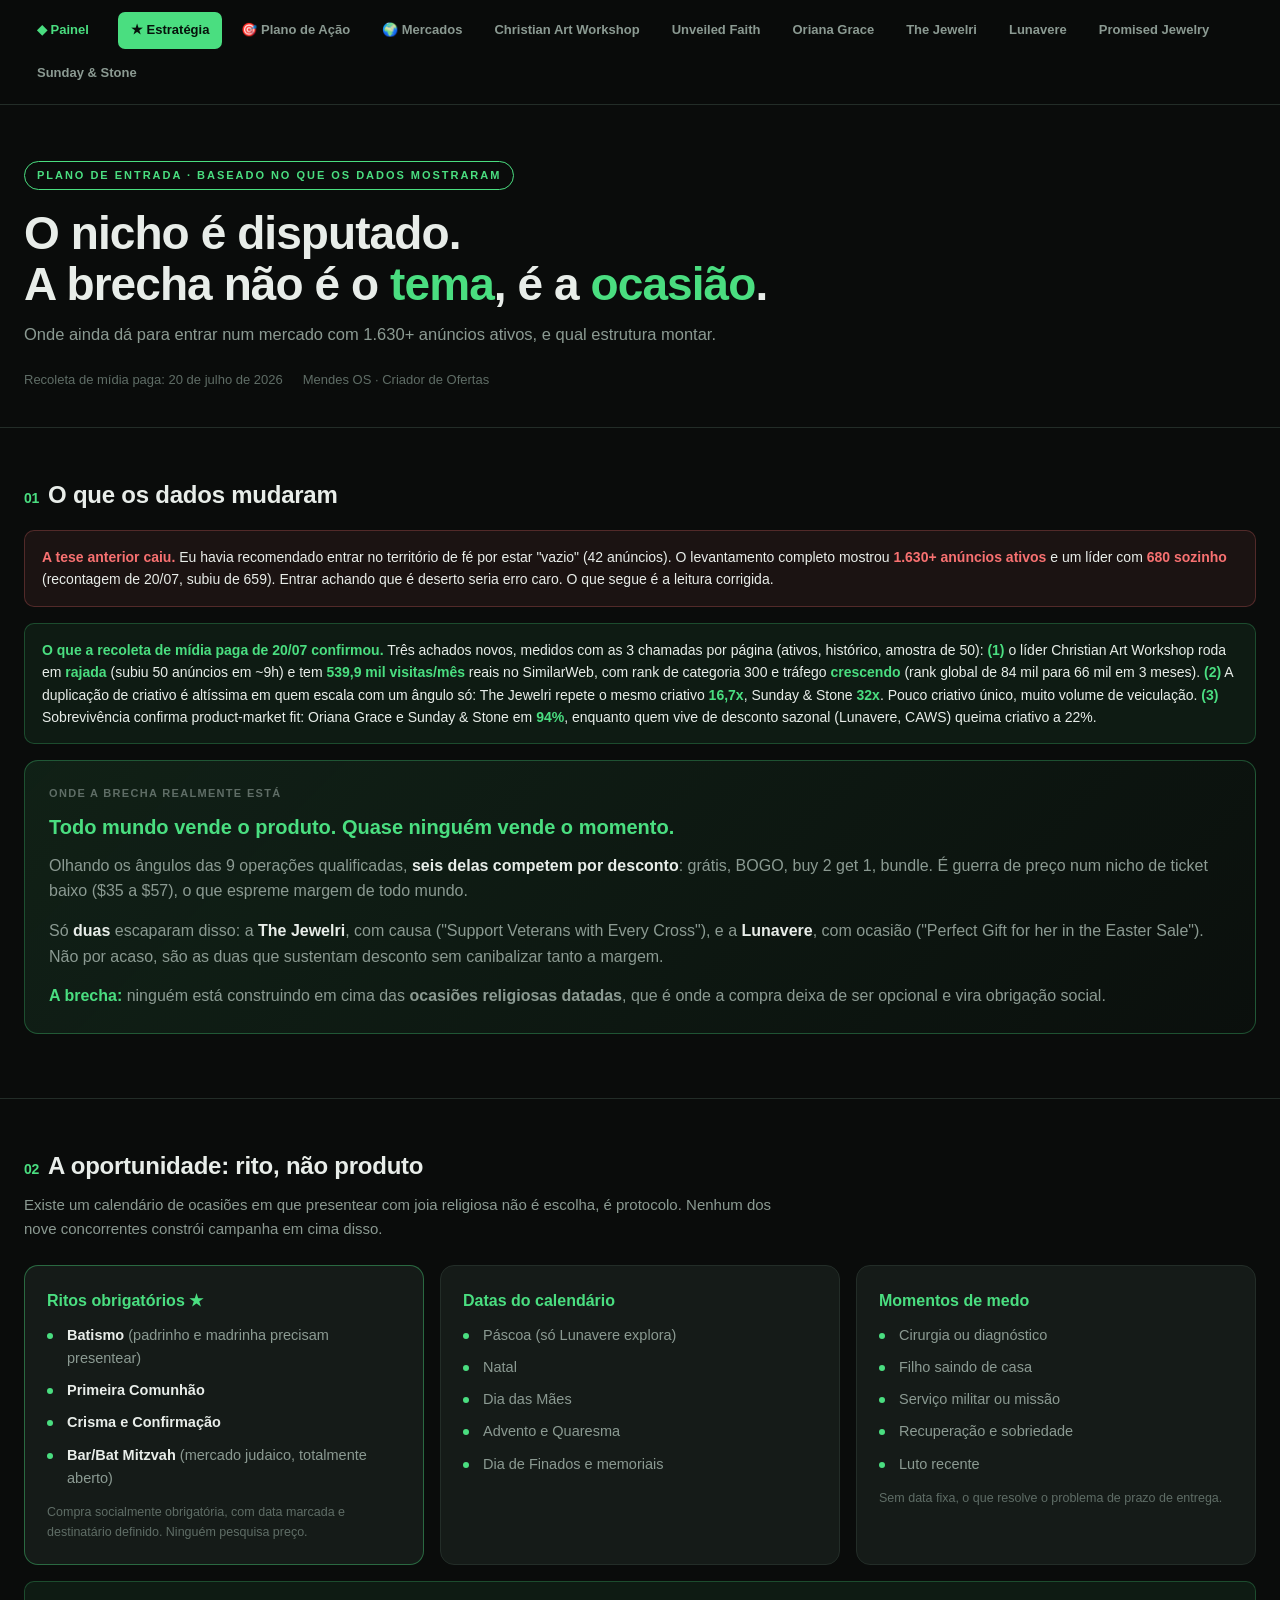
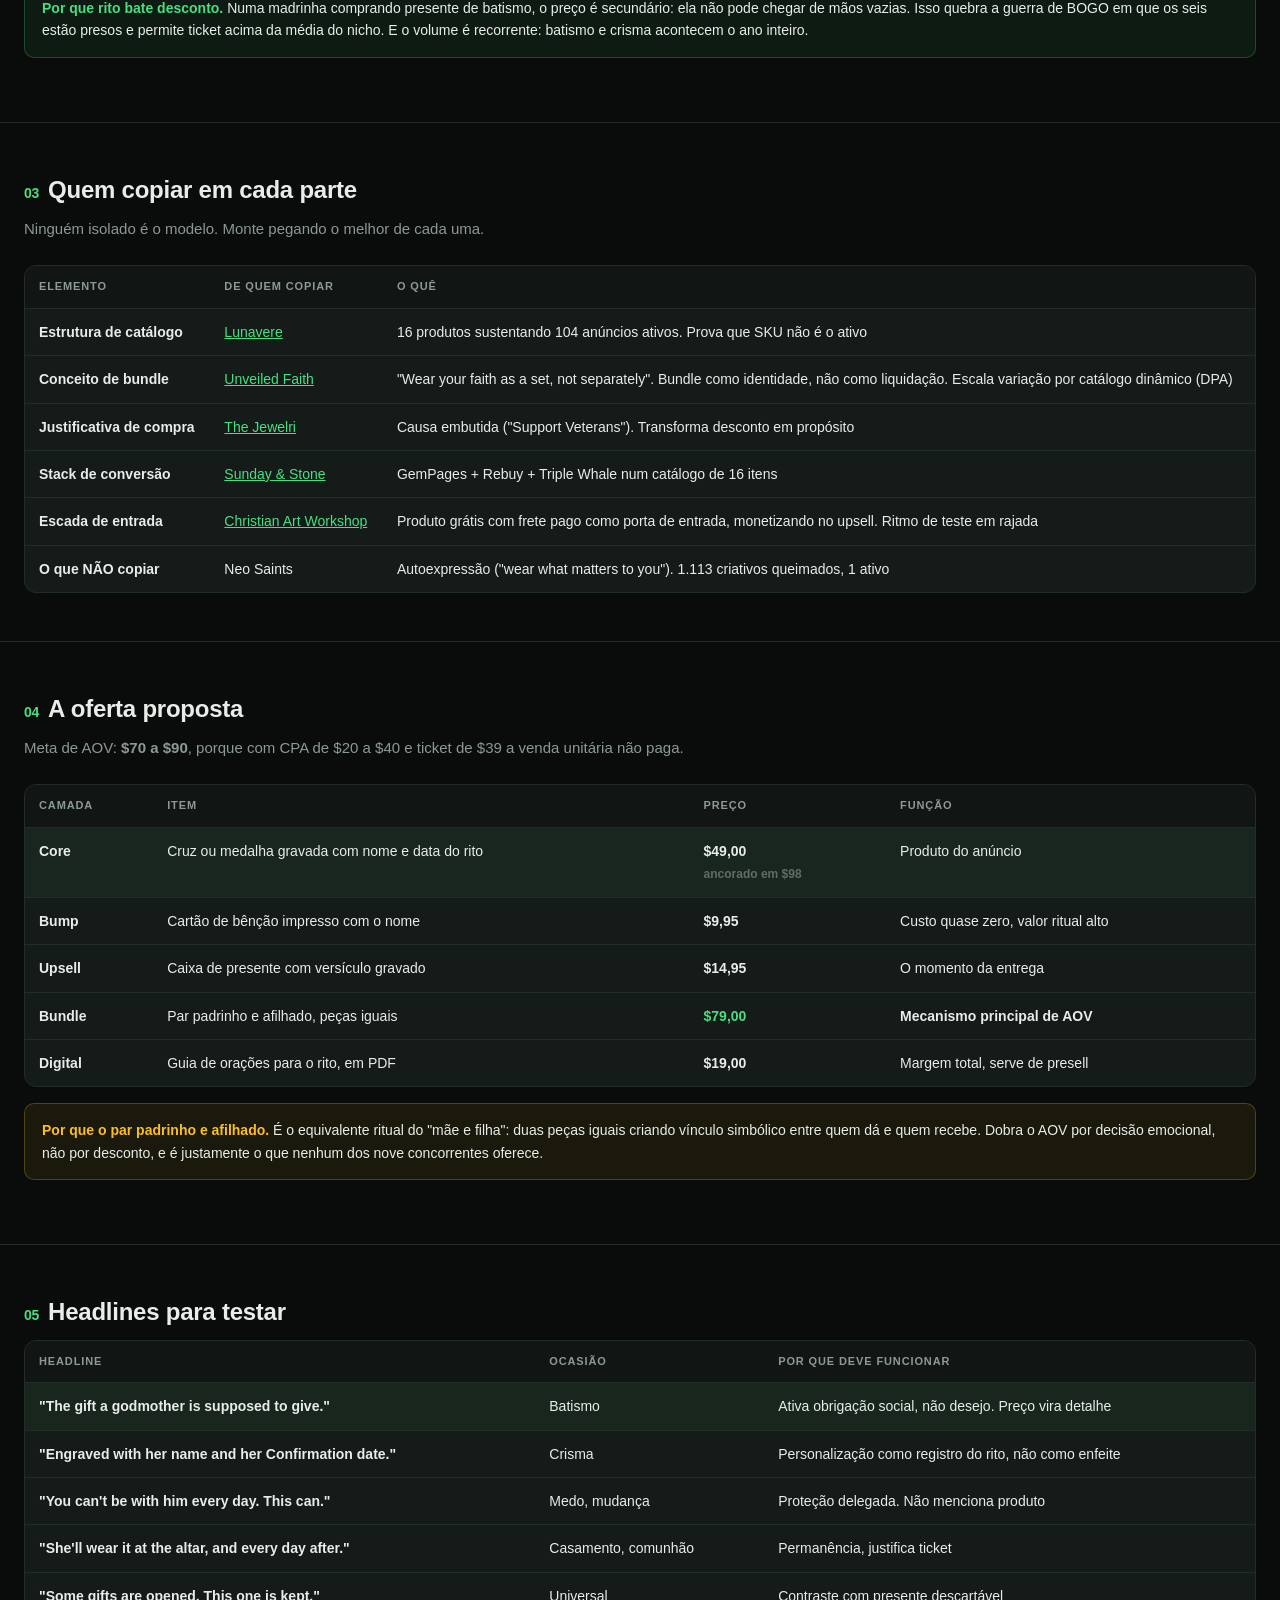
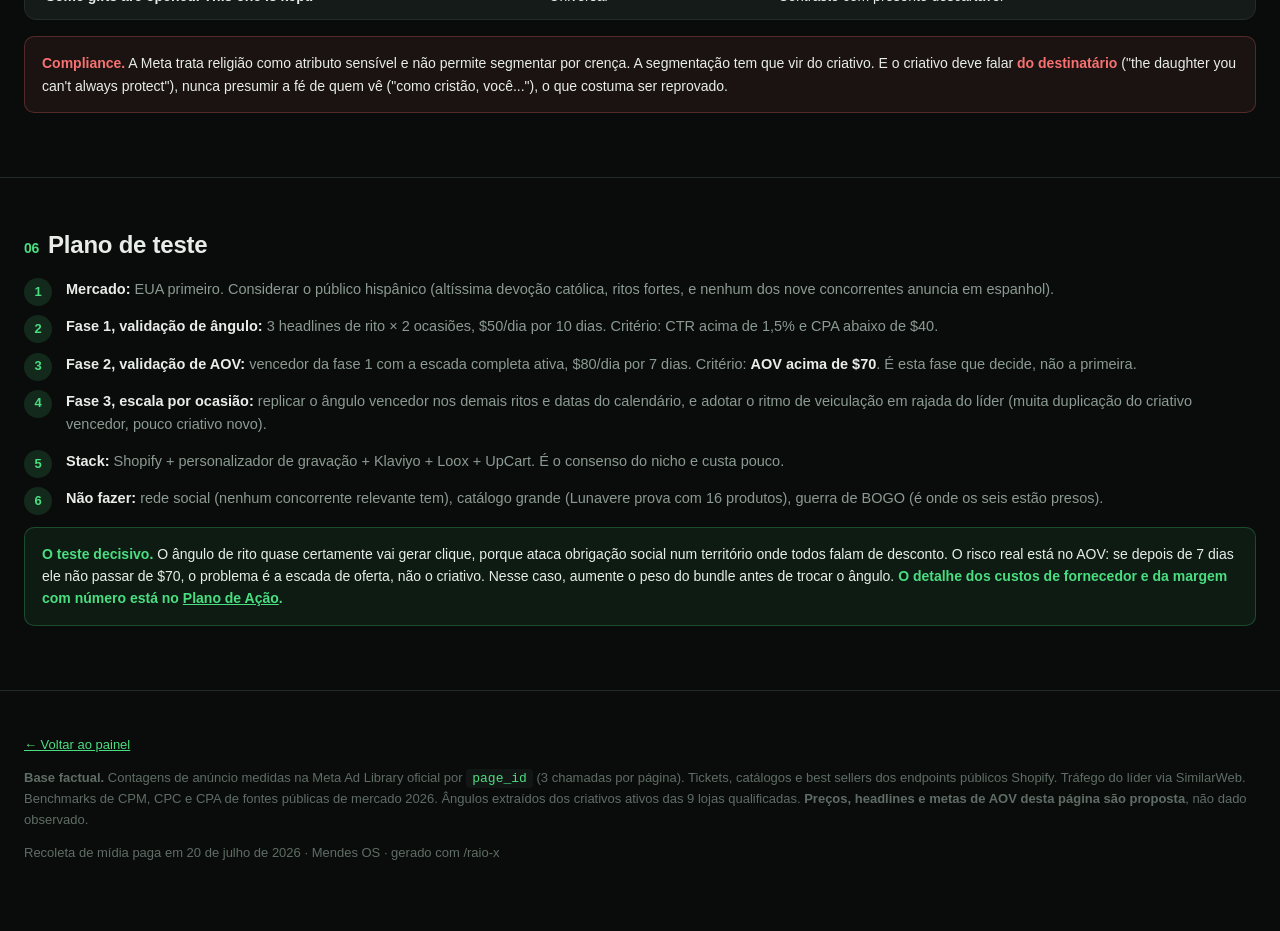
==== estrategia.html @ 4503fb53 "Raio-X do nicho de joias e presentes religiosos (US)" ====
<!DOCTYPE html>
<html lang="pt-BR">
<head>
<meta charset="UTF-8">
<meta name="viewport" content="width=device-width, initial-scale=1.0">
<title>Estratégia · Onde entrar no nicho de joias cristãs</title>
<link rel="stylesheet" href="estilo.css">
</head>
<body>
<nav class="nav"><div class="wrap">
<a href="index.html" class="home">◆ Painel</a>
<a href="estrategia.html" class="on">★ Estratégia</a>
<a href="plano-de-acao.html">🎯 Plano de Ação</a>
<a href="expansao-internacional.html">🌍 Mercados</a>
<a href="loja-cartworkshop.html">Christian Art Workshop</a>
<a href="loja-unveiled.html">Unveiled Faith</a>
<a href="loja-oriana.html">Oriana Grace</a>
<a href="loja-jewelri.html">The Jewelri</a>
<a href="loja-lunavere.html">Lunavere</a>
<a href="loja-promised.html">Promised Jewelry</a>
<a href="loja-sundaystone.html">Sunday &amp; Stone</a>
</div></nav>

<header><div class="wrap">
<div class="tag">Plano de entrada · baseado no que os dados mostraram</div>
<h1>O nicho é disputado.<br>A brecha não é o <em>tema</em>, é a <em>ocasião</em>.</h1>
<p class="sub">Onde ainda dá para entrar num mercado com 1.630+ anúncios ativos, e qual estrutura montar.</p>
<div class="meta"><span>Recoleta de mídia paga: 20 de julho de 2026</span><span>Mendes OS · Criador de Ofertas</span></div>
</div></header>

<section><div class="wrap">
<h2><span class="n">01</span>O que os dados mudaram</h2>
<div class="note danger"><b>A tese anterior caiu.</b> Eu havia recomendado entrar no território de fé por estar "vazio" (42 anúncios). O levantamento completo mostrou <b>1.630+ anúncios ativos</b> e um líder com <b>680 sozinho</b> (recontagem de 20/07, subiu de 659). Entrar achando que é deserto seria erro caro. O que segue é a leitura corrigida.</div>

<div class="note good"><b>O que a recoleta de mídia paga de 20/07 confirmou.</b> Três achados novos, medidos com as 3 chamadas por página (ativos, histórico, amostra de 50): <b>(1)</b> o líder Christian Art Workshop roda em <b>rajada</b> (subiu 50 anúncios em ~9h) e tem <b>539,9 mil visitas/mês</b> reais no SimilarWeb, com rank de categoria 300 e tráfego <b>crescendo</b> (rank global de 84 mil para 66 mil em 3 meses). <b>(2)</b> A duplicação de criativo é altíssima em quem escala com um ângulo só: The Jewelri repete o mesmo criativo <b>16,7x</b>, Sunday &amp; Stone <b>32x</b>. Pouco criativo único, muito volume de veiculação. <b>(3)</b> Sobrevivência confirma product-market fit: Oriana Grace e Sunday &amp; Stone em <b>94%</b>, enquanto quem vive de desconto sazonal (Lunavere, CAWS) queima criativo a 22%.</div>

<div class="op">
<div class="r">Onde a brecha realmente está</div>
<h3>Todo mundo vende o produto. Quase ninguém vende o momento.</h3>
<p style="color:var(--dim);margin-bottom:14px">Olhando os ângulos das 9 operações qualificadas, <b style="color:var(--txt)">seis delas competem por desconto</b>: grátis, BOGO, buy 2 get 1, bundle. É guerra de preço num nicho de ticket baixo ($35 a $57), o que espreme margem de todo mundo.</p>
<p style="color:var(--dim);margin-bottom:14px">Só <b style="color:var(--txt)">duas</b> escaparam disso: a <b style="color:var(--txt)">The Jewelri</b>, com causa ("Support Veterans with Every Cross"), e a <b style="color:var(--txt)">Lunavere</b>, com ocasião ("Perfect Gift for her in the Easter Sale"). Não por acaso, são as duas que sustentam desconto sem canibalizar tanto a margem.</p>
<p style="color:var(--dim)"><b style="color:var(--acc)">A brecha:</b> ninguém está construindo em cima das <b>ocasiões religiosas datadas</b>, que é onde a compra deixa de ser opcional e vira obrigação social.</p>
</div>
</div></section>

<section><div class="wrap">
<h2><span class="n">02</span>A oportunidade: rito, não produto</h2>
<p class="lead">Existe um calendário de ocasiões em que presentear com joia religiosa não é escolha, é protocolo. Nenhum dos nove concorrentes constrói campanha em cima disso.</p>

<div class="grid g3">
<div class="card" style="border-color:rgba(74,222,128,.4)">
<b style="color:var(--acc)">Ritos obrigatórios ★</b>
<ul class="cl" style="margin-top:10px">
<li><b>Batismo</b> (padrinho e madrinha precisam presentear)</li>
<li><b>Primeira Comunhão</b></li>
<li><b>Crisma e Confirmação</b></li>
<li><b>Bar/Bat Mitzvah</b> (mercado judaico, totalmente aberto)</li>
</ul>
<p style="color:var(--dim2);font-size:12.5px;margin-top:8px">Compra socialmente obrigatória, com data marcada e destinatário definido. Ninguém pesquisa preço.</p>
</div>
<div class="card">
<b style="color:var(--acc)">Datas do calendário</b>
<ul class="cl" style="margin-top:10px">
<li>Páscoa (só Lunavere explora)</li>
<li>Natal</li>
<li>Dia das Mães</li>
<li>Advento e Quaresma</li>
<li>Dia de Finados e memoriais</li>
</ul>
</div>
<div class="card">
<b style="color:var(--acc)">Momentos de medo</b>
<ul class="cl" style="margin-top:10px">
<li>Cirurgia ou diagnóstico</li>
<li>Filho saindo de casa</li>
<li>Serviço militar ou missão</li>
<li>Recuperação e sobriedade</li>
<li>Luto recente</li>
</ul>
<p style="color:var(--dim2);font-size:12.5px;margin-top:8px">Sem data fixa, o que resolve o problema de prazo de entrega.</p>
</div>
</div>

<div class="note good"><b>Por que rito bate desconto.</b> Numa madrinha comprando presente de batismo, o preço é secundário: ela não pode chegar de mãos vazias. Isso quebra a guerra de BOGO em que os seis estão presos e permite ticket acima da média do nicho. E o volume é recorrente: batismo e crisma acontecem o ano inteiro.</div>
</div></section>

<section><div class="wrap">
<h2><span class="n">03</span>Quem copiar em cada parte</h2>
<p class="lead">Ninguém isolado é o modelo. Monte pegando o melhor de cada uma.</p>
<div class="tblwrap">
<table>
<thead><tr><th>Elemento</th><th>De quem copiar</th><th>O quê</th></tr></thead>
<tbody>
<tr><td><b>Estrutura de catálogo</b></td><td><a href="loja-lunavere.html">Lunavere</a></td><td>16 produtos sustentando 104 anúncios ativos. Prova que SKU não é o ativo</td></tr>
<tr><td><b>Conceito de bundle</b></td><td><a href="loja-unveiled.html">Unveiled Faith</a></td><td>"Wear your faith as a set, not separately". Bundle como identidade, não como liquidação. Escala variação por catálogo dinâmico (DPA)</td></tr>
<tr><td><b>Justificativa de compra</b></td><td><a href="loja-jewelri.html">The Jewelri</a></td><td>Causa embutida ("Support Veterans"). Transforma desconto em propósito</td></tr>
<tr><td><b>Stack de conversão</b></td><td><a href="loja-sundaystone.html">Sunday &amp; Stone</a></td><td>GemPages + Rebuy + Triple Whale num catálogo de 16 itens</td></tr>
<tr><td><b>Escada de entrada</b></td><td><a href="loja-cartworkshop.html">Christian Art Workshop</a></td><td>Produto grátis com frete pago como porta de entrada, monetizando no upsell. Ritmo de teste em rajada</td></tr>
<tr><td><b>O que NÃO copiar</b></td><td>Neo Saints</td><td>Autoexpressão ("wear what matters to you"). 1.113 criativos queimados, 1 ativo</td></tr>
</tbody>
</table>
</div>
</div></section>

<section><div class="wrap">
<h2><span class="n">04</span>A oferta proposta</h2>
<p class="lead">Meta de AOV: <b>$70 a $90</b>, porque com CPA de $20 a $40 e ticket de $39 a venda unitária não paga.</p>
<div class="tblwrap">
<table>
<thead><tr><th>Camada</th><th>Item</th><th>Preço</th><th>Função</th></tr></thead>
<tbody>
<tr style="background:rgba(74,222,128,.06)"><td><b>Core</b></td><td>Cruz ou medalha gravada com nome e data do rito</td><td class="num">$49,00<br><span style="font-size:12px;color:var(--dim2)">ancorado em $98</span></td><td>Produto do anúncio</td></tr>
<tr><td><b>Bump</b></td><td>Cartão de bênção impresso com o nome</td><td class="num">$9,95</td><td>Custo quase zero, valor ritual alto</td></tr>
<tr><td><b>Upsell</b></td><td>Caixa de presente com versículo gravado</td><td class="num">$14,95</td><td>O momento da entrega</td></tr>
<tr><td><b>Bundle</b></td><td>Par padrinho e afilhado, peças iguais</td><td class="num up">$79,00</td><td><b>Mecanismo principal de AOV</b></td></tr>
<tr><td><b>Digital</b></td><td>Guia de orações para o rito, em PDF</td><td class="num">$19,00</td><td>Margem total, serve de presell</td></tr>
</tbody>
</table>
</div>
<div class="note"><b>Por que o par padrinho e afilhado.</b> É o equivalente ritual do "mãe e filha": duas peças iguais criando vínculo simbólico entre quem dá e quem recebe. Dobra o AOV por decisão emocional, não por desconto, e é justamente o que nenhum dos nove concorrentes oferece.</div>
</div></section>

<section><div class="wrap">
<h2><span class="n">05</span>Headlines para testar</h2>
<div class="tblwrap">
<table>
<thead><tr><th>Headline</th><th>Ocasião</th><th>Por que deve funcionar</th></tr></thead>
<tbody>
<tr style="background:rgba(74,222,128,.05)"><td><b>"The gift a godmother is supposed to give."</b></td><td>Batismo</td><td>Ativa obrigação social, não desejo. Preço vira detalhe</td></tr>
<tr><td><b>"Engraved with her name and her Confirmation date."</b></td><td>Crisma</td><td>Personalização como registro do rito, não como enfeite</td></tr>
<tr><td><b>"You can't be with him every day. This can."</b></td><td>Medo, mudança</td><td>Proteção delegada. Não menciona produto</td></tr>
<tr><td><b>"She'll wear it at the altar, and every day after."</b></td><td>Casamento, comunhão</td><td>Permanência, justifica ticket</td></tr>
<tr><td><b>"Some gifts are opened. This one is kept."</b></td><td>Universal</td><td>Contraste com presente descartável</td></tr>
</tbody>
</table>
</div>
<div class="note danger"><b>Compliance.</b> A Meta trata religião como atributo sensível e não permite segmentar por crença. A segmentação tem que vir do criativo. E o criativo deve falar <b>do destinatário</b> ("the daughter you can't always protect"), nunca presumir a fé de quem vê ("como cristão, você..."), o que costuma ser reprovado.</div>
</div></section>

<section><div class="wrap">
<h2><span class="n">06</span>Plano de teste</h2>
<ol class="steps">
<li><b>Mercado:</b> EUA primeiro. Considerar o público hispânico (altíssima devoção católica, ritos fortes, e nenhum dos nove concorrentes anuncia em espanhol).</li>
<li><b>Fase 1, validação de ângulo:</b> 3 headlines de rito × 2 ocasiões, $50/dia por 10 dias. Critério: CTR acima de 1,5% e CPA abaixo de $40.</li>
<li><b>Fase 2, validação de AOV:</b> vencedor da fase 1 com a escada completa ativa, $80/dia por 7 dias. Critério: <b>AOV acima de $70</b>. É esta fase que decide, não a primeira.</li>
<li><b>Fase 3, escala por ocasião:</b> replicar o ângulo vencedor nos demais ritos e datas do calendário, e adotar o ritmo de veiculação em rajada do líder (muita duplicação do criativo vencedor, pouco criativo novo).</li>
<li><b>Stack:</b> Shopify + personalizador de gravação + Klaviyo + Loox + UpCart. É o consenso do nicho e custa pouco.</li>
<li><b>Não fazer:</b> rede social (nenhum concorrente relevante tem), catálogo grande (Lunavere prova com 16 produtos), guerra de BOGO (é onde os seis estão presos).</li>
</ol>
<div class="note good"><b>O teste decisivo.</b> O ângulo de rito quase certamente vai gerar clique, porque ataca obrigação social num território onde todos falam de desconto. O risco real está no AOV: se depois de 7 dias ele não passar de $70, o problema é a escada de oferta, não o criativo. Nesse caso, aumente o peso do bundle antes de trocar o ângulo. <b>O detalhe dos custos de fornecedor e da margem com número está no <a href="plano-de-acao.html">Plano de Ação</a>.</b></div>
</div></section>

<footer><div class="wrap">
<p><a href="index.html">← Voltar ao painel</a></p>
<p style="margin-top:12px"><b>Base factual.</b> Contagens de anúncio medidas na Meta Ad Library oficial por <code>page_id</code> (3 chamadas por página). Tickets, catálogos e best sellers dos endpoints públicos Shopify. Tráfego do líder via SimilarWeb. Benchmarks de CPM, CPC e CPA de fontes públicas de mercado 2026. Ângulos extraídos dos criativos ativos das 9 lojas qualificadas. <b>Preços, headlines e metas de AOV desta página são proposta</b>, não dado observado.</p>
<p style="margin-top:12px;color:var(--dim2)">Recoleta de mídia paga em 20 de julho de 2026 · Mendes OS · gerado com /raio-x</p>
</div></footer>
</body></html>
---- estilo.css ----
*{margin:0;padding:0;box-sizing:border-box}
:root{--bg:#0a0c0b;--bg2:#111614;--card:#151b18;--line:#232d28;--txt:#e8ede9;--dim:#8b9a92;--dim2:#5f6d66;--acc:#4ade80;--warn:#fbbf24;--bad:#f87171;--info:#60a5fa}
body{background:var(--bg);color:var(--txt);font-family:-apple-system,BlinkMacSystemFont,'Segoe UI',Inter,sans-serif;line-height:1.6;-webkit-font-smoothing:antialiased}
.wrap{max-width:1280px;margin:0 auto;padding:0 24px}
a{color:var(--acc)}

/* NAV */
.nav{position:sticky;top:0;z-index:100;background:rgba(10,12,11,.94);backdrop-filter:blur(10px);border-bottom:1px solid var(--line)}
.nav .wrap{display:flex;align-items:center;gap:6px;flex-wrap:wrap;padding-top:12px;padding-bottom:12px}
.nav a{color:var(--dim);text-decoration:none;font-size:13px;font-weight:600;padding:7px 12px;border-radius:7px;border:1px solid transparent;white-space:nowrap}
.nav a:hover{color:var(--txt);border-color:var(--line)}
.nav a.on{background:var(--acc);color:#06120b}
.nav .home{color:var(--acc);font-weight:800;margin-right:10px}

header{padding:56px 0 36px;border-bottom:1px solid var(--line)}
.tag{display:inline-block;font-size:11px;letter-spacing:.18em;text-transform:uppercase;color:var(--acc);border:1px solid var(--acc);padding:5px 12px;border-radius:100px;margin-bottom:18px;font-weight:600}
h1{font-size:clamp(28px,4.6vw,46px);line-height:1.1;font-weight:800;letter-spacing:-.02em;margin-bottom:12px}
h1 em{font-style:normal;color:var(--acc)}
.sub{font-size:16.5px;color:var(--dim);max-width:720px}
.meta{margin-top:22px;font-size:13px;color:var(--dim2);display:flex;gap:20px;flex-wrap:wrap}
h2{font-size:24px;font-weight:700;margin:0 0 8px;letter-spacing:-.01em}
h2 .n{color:var(--acc);font-size:14px;font-weight:700;margin-right:9px}
h3{font-size:18px;font-weight:700;margin:24px 0 10px}
section{padding:48px 0;border-bottom:1px solid var(--line)}
.lead{color:var(--dim);margin-bottom:24px;max-width:780px;font-size:15px}
.big{font-size:19px;color:var(--txt);font-weight:600;margin:22px 0 10px}

.grid{display:grid;gap:16px}
.g5{grid-template-columns:repeat(auto-fit,minmax(180px,1fr))}
.g4{grid-template-columns:repeat(auto-fit,minmax(210px,1fr))}
.g3{grid-template-columns:repeat(auto-fit,minmax(270px,1fr))}
.g2{grid-template-columns:repeat(auto-fit,minmax(330px,1fr))}

.stat{background:var(--card);border:1px solid var(--line);border-radius:12px;padding:20px}
.stat .v{font-size:30px;font-weight:800;color:var(--acc);letter-spacing:-.02em;line-height:1}
.stat .v.sm{font-size:22px}
.stat .l{font-size:11.5px;color:var(--dim);margin-top:8px;text-transform:uppercase;letter-spacing:.06em}
.stat .d{font-size:12.5px;color:var(--dim2);margin-top:9px;line-height:1.45}

.tblwrap{overflow-x:auto;border:1px solid var(--line);border-radius:12px;background:var(--card)}
table{width:100%;border-collapse:collapse;font-size:14px;min-width:680px}
th{background:var(--bg2);padding:12px 14px;text-align:left;font-size:11px;text-transform:uppercase;letter-spacing:.08em;color:var(--dim);font-weight:700;white-space:nowrap;border-bottom:1px solid var(--line)}
td{padding:12px 14px;border-bottom:1px solid var(--line);vertical-align:top}
tr:last-child td{border-bottom:none}
tr:hover td{background:rgba(74,222,128,.03)}
.num{font-variant-numeric:tabular-nums;font-weight:700}
.up{color:var(--acc)}.down{color:var(--bad)}

.pill{display:inline-block;padding:3px 9px;border-radius:5px;font-size:11px;font-weight:700;white-space:nowrap}
.p-a{background:rgba(74,222,128,.14);color:var(--acc)}
.p-b{background:rgba(251,191,36,.14);color:var(--warn)}
.p-c{background:rgba(248,113,113,.14);color:var(--bad)}
.p-i{background:rgba(96,165,250,.14);color:var(--info)}
.p-n{background:rgba(139,154,146,.12);color:var(--dim)}

.card{background:var(--card);border:1px solid var(--line);border-radius:14px;padding:22px}
.note{background:rgba(251,191,36,.07);border:1px solid rgba(251,191,36,.25);border-radius:10px;padding:15px 17px;font-size:14px;margin:16px 0}
.note b{color:var(--warn)}
.danger{background:rgba(248,113,113,.07);border-color:rgba(248,113,113,.25)}.danger b{color:var(--bad)}
.good{background:rgba(74,222,128,.07);border-color:rgba(74,222,128,.25)}.good b{color:var(--acc)}
.info{background:rgba(96,165,250,.07);border-color:rgba(96,165,250,.25)}.info b{color:var(--info)}

ul.cl{list-style:none;margin:12px 0}
ul.cl li{padding-left:20px;position:relative;margin-bottom:9px;font-size:14.5px;color:var(--dim)}
ul.cl li::before{content:'';position:absolute;left:0;top:9px;width:6px;height:6px;border-radius:50%;background:var(--acc)}
ul.cl li b{color:var(--txt)}
ol.steps{list-style:none;counter-reset:s;margin:14px 0}
ol.steps li{counter-increment:s;padding-left:42px;position:relative;margin-bottom:14px;font-size:14.5px;color:var(--dim)}
ol.steps li::before{content:counter(s);position:absolute;left:0;top:0;width:28px;height:28px;border-radius:50%;background:rgba(74,222,128,.14);color:var(--acc);font-weight:800;font-size:13px;display:flex;align-items:center;justify-content:center}
ol.steps li b{color:var(--txt)}

.kv{display:grid;grid-template-columns:145px 1fr;gap:9px 16px;font-size:14px;margin-bottom:18px}
.kv dt{color:var(--dim2);font-size:11.5px;text-transform:uppercase;letter-spacing:.05em;padding-top:3px}
.kv dd{color:var(--txt)}

/* PRODUTO HEROI */
.hero-prod{display:grid;grid-template-columns:1fr;gap:22px;background:linear-gradient(135deg,rgba(74,222,128,.09),rgba(74,222,128,.02));border:1px solid rgba(74,222,128,.3);border-radius:16px;padding:24px;margin:22px 0}
@media(min-width:760px){.hero-prod{grid-template-columns:280px 1fr}}
.hero-prod img{width:100%;border-radius:12px;background:#fff;border:1px solid var(--line)}
.hero-prod .r{font-size:11px;letter-spacing:.12em;text-transform:uppercase;color:var(--acc);font-weight:700;margin-bottom:7px}
.hero-prod h3{font-size:24px;margin:0 0 6px;color:var(--txt)}
.hero-prod .preco{font-size:34px;font-weight:800;color:var(--acc);letter-spacing:-.02em;line-height:1.1}
.hero-prod .de{font-size:15px;color:var(--dim2);text-decoration:line-through;margin-left:9px;font-weight:500}
.hero-prod .off{font-size:12px;background:rgba(248,113,113,.15);color:var(--bad);padding:3px 8px;border-radius:5px;font-weight:700;margin-left:8px;vertical-align:middle}

/* PRINTS */
.shots{display:grid;grid-template-columns:1fr;gap:16px;margin:20px 0}
@media(min-width:820px){.shots{grid-template-columns:1fr 1fr}}
.shot{border:1px solid var(--line);border-radius:12px;overflow:hidden;background:var(--bg2)}
.shot .cap{padding:10px 14px;font-size:12px;color:var(--dim);border-bottom:1px solid var(--line);display:flex;justify-content:space-between;align-items:center;background:var(--card)}
.shot .cap b{color:var(--txt);font-size:12.5px}
.shot .cap a{color:var(--acc);text-decoration:none;font-size:11.5px}
.shot .frame{height:420px;overflow-y:auto;overflow-x:hidden;background:#fff}
.shot .frame::-webkit-scrollbar{width:9px}
.shot .frame::-webkit-scrollbar-track{background:var(--bg2)}
.shot .frame::-webkit-scrollbar-thumb{background:var(--line);border-radius:5px}
.shot img{width:100%;display:block}

a.btn{display:inline-block;font-size:12px;padding:6px 12px;border:1px solid var(--line);border-radius:6px;color:var(--dim);text-decoration:none;margin:3px 6px 3px 0;transition:.15s}
a.btn:hover{border-color:var(--acc);color:var(--acc)}
.chips span{display:inline-block;background:var(--bg2);border:1px solid var(--line);color:var(--dim);font-size:11.5px;padding:4px 9px;border-radius:5px;margin:0 5px 5px 0}
.chips span.hi{border-color:var(--acc);color:var(--acc)}
.funnel{display:flex;flex-wrap:wrap;gap:8px;align-items:center;margin:14px 0;font-size:12.5px}
.funnel i{font-style:normal;background:var(--bg2);border:1px solid var(--line);padding:7px 11px;border-radius:7px;color:var(--dim)}
.funnel i.k{border-color:var(--acc);color:var(--acc)}
.funnel s{text-decoration:none;color:var(--dim2)}
.bar{height:7px;background:var(--bg2);border-radius:4px;overflow:hidden;margin-top:6px;min-width:70px}
.bar i{display:block;height:100%;background:var(--acc);border-radius:4px}
code{background:var(--bg2);padding:2px 6px;border-radius:4px;font-size:13px;color:var(--acc)}
footer{padding:44px 0 68px;color:var(--dim2);font-size:13px}

.op{background:linear-gradient(135deg,rgba(74,222,128,.1),rgba(74,222,128,.02));border:1px solid rgba(74,222,128,.3);border-radius:14px;padding:24px;margin-bottom:16px}
.op h3{margin-top:0;color:var(--acc);font-size:20px}
.op .r{font-size:11px;letter-spacing:.12em;text-transform:uppercase;color:var(--dim2);font-weight:700;margin-bottom:8px}
.lojacard{background:var(--card);border:1px solid var(--line);border-radius:14px;padding:20px;text-decoration:none;display:block;transition:.15s}
.lojacard:hover{border-color:var(--acc);transform:translateY(-2px)}
.lojacard h3{margin:0 0 4px;font-size:19px;color:var(--txt)}
.lojacard .d{font-size:12.5px;color:var(--dim2)}
.lojacard .nums{display:flex;gap:16px;margin-top:14px;flex-wrap:wrap}
.lojacard .nums div{font-size:11px;color:var(--dim2);text-transform:uppercase;letter-spacing:.05em}
.lojacard .nums b{display:block;font-size:17px;color:var(--acc);font-variant-numeric:tabular-nums}
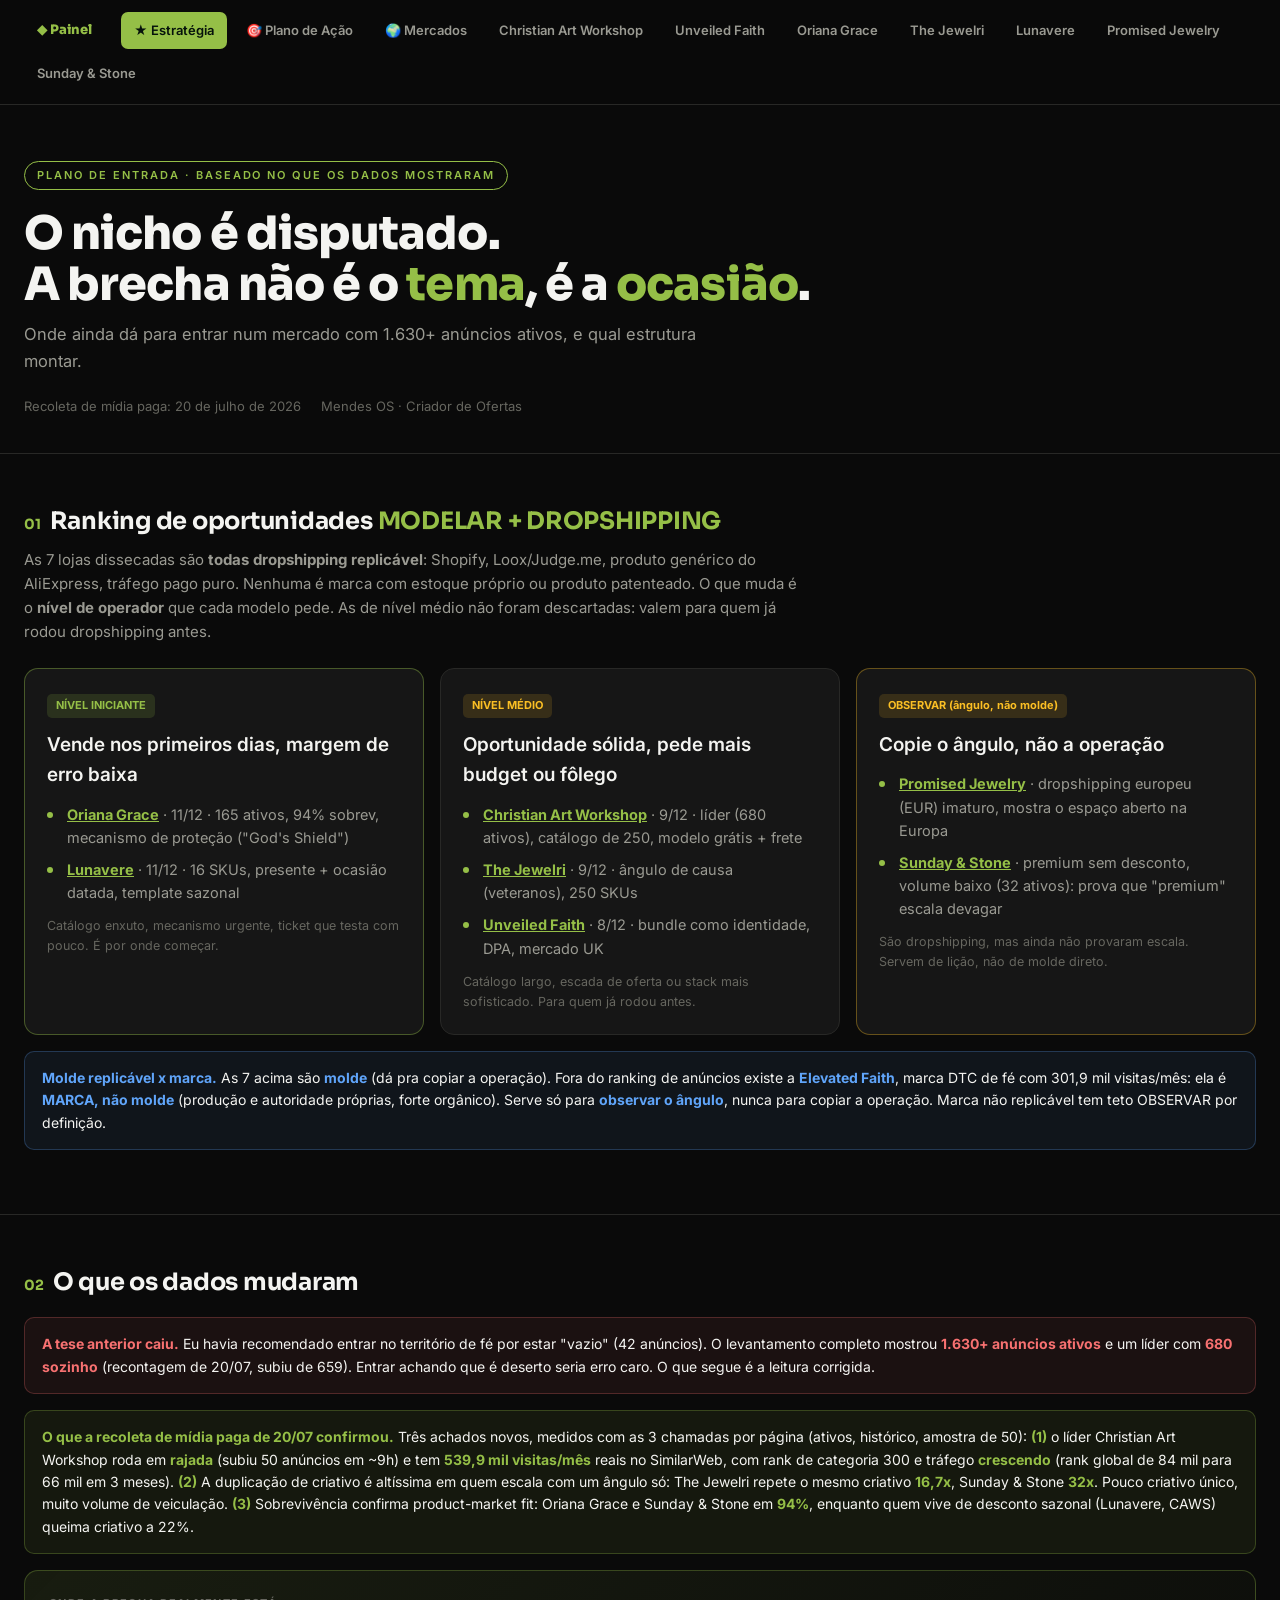
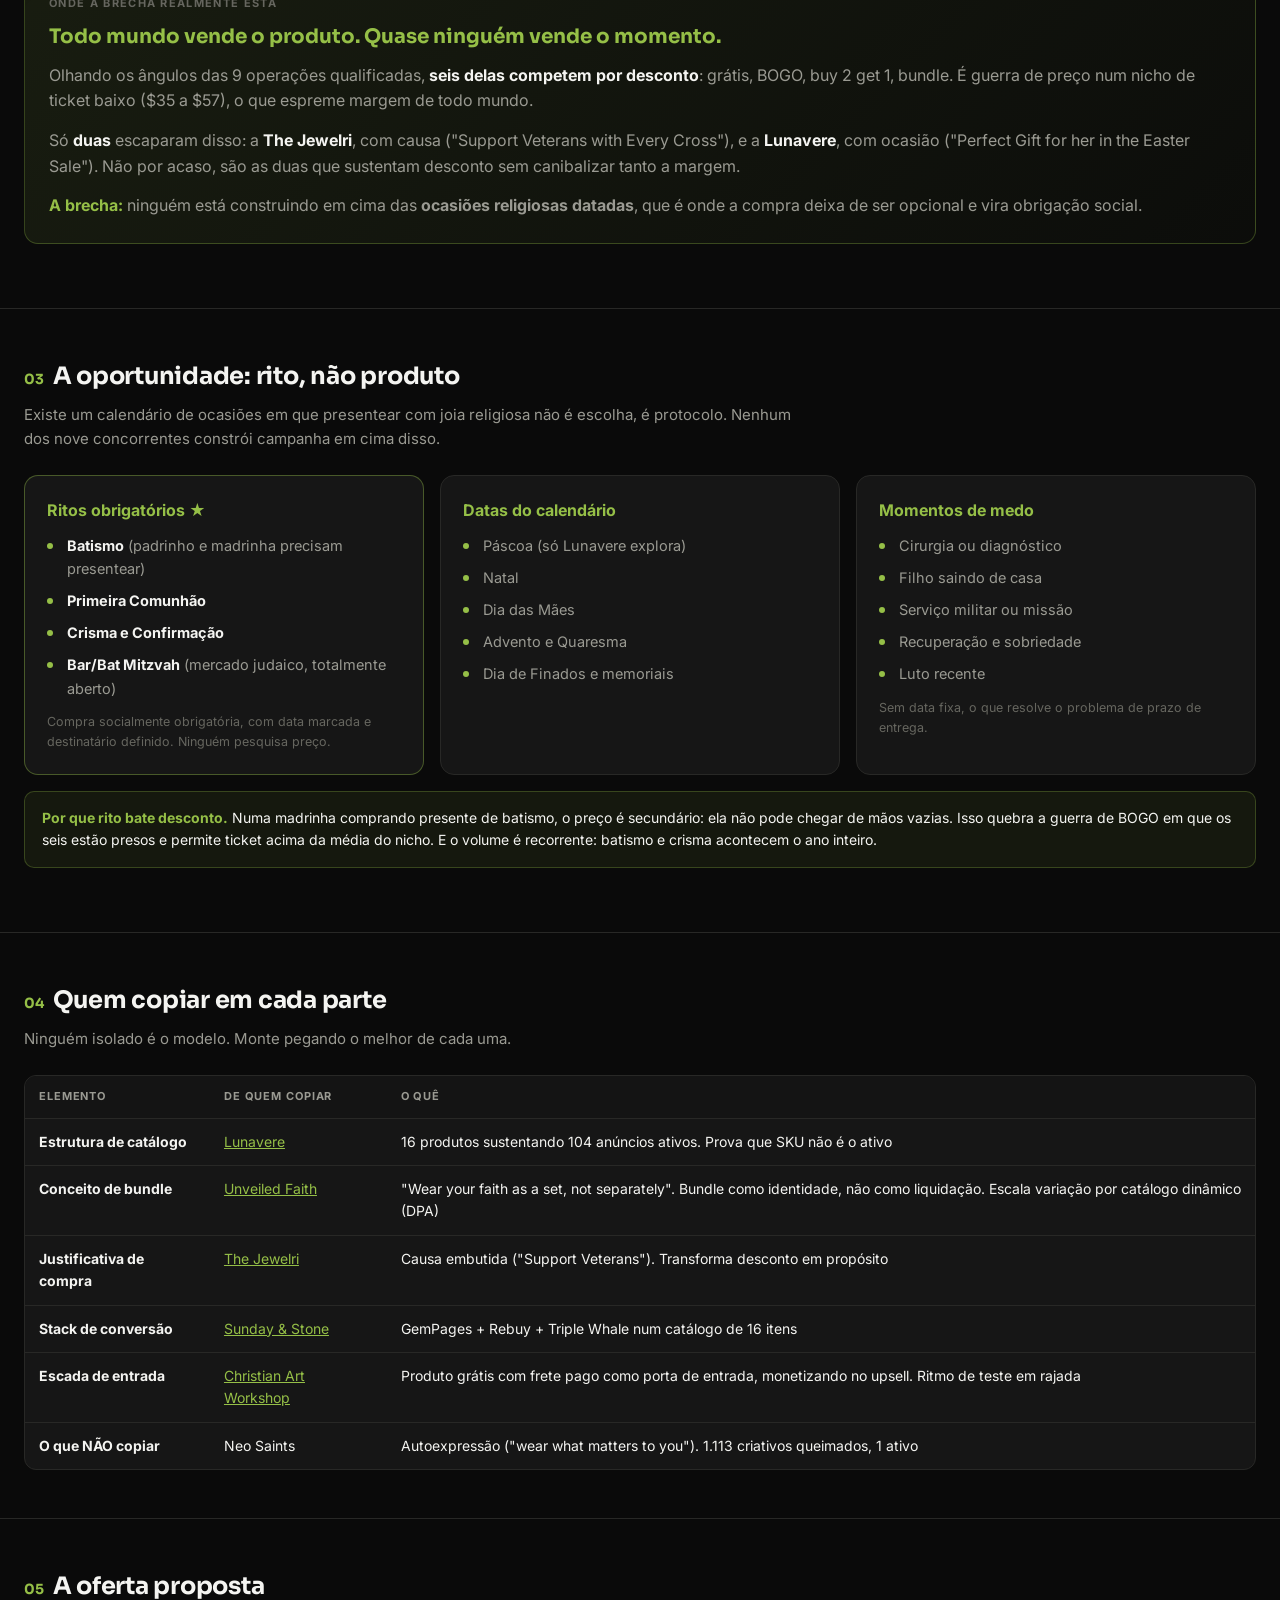
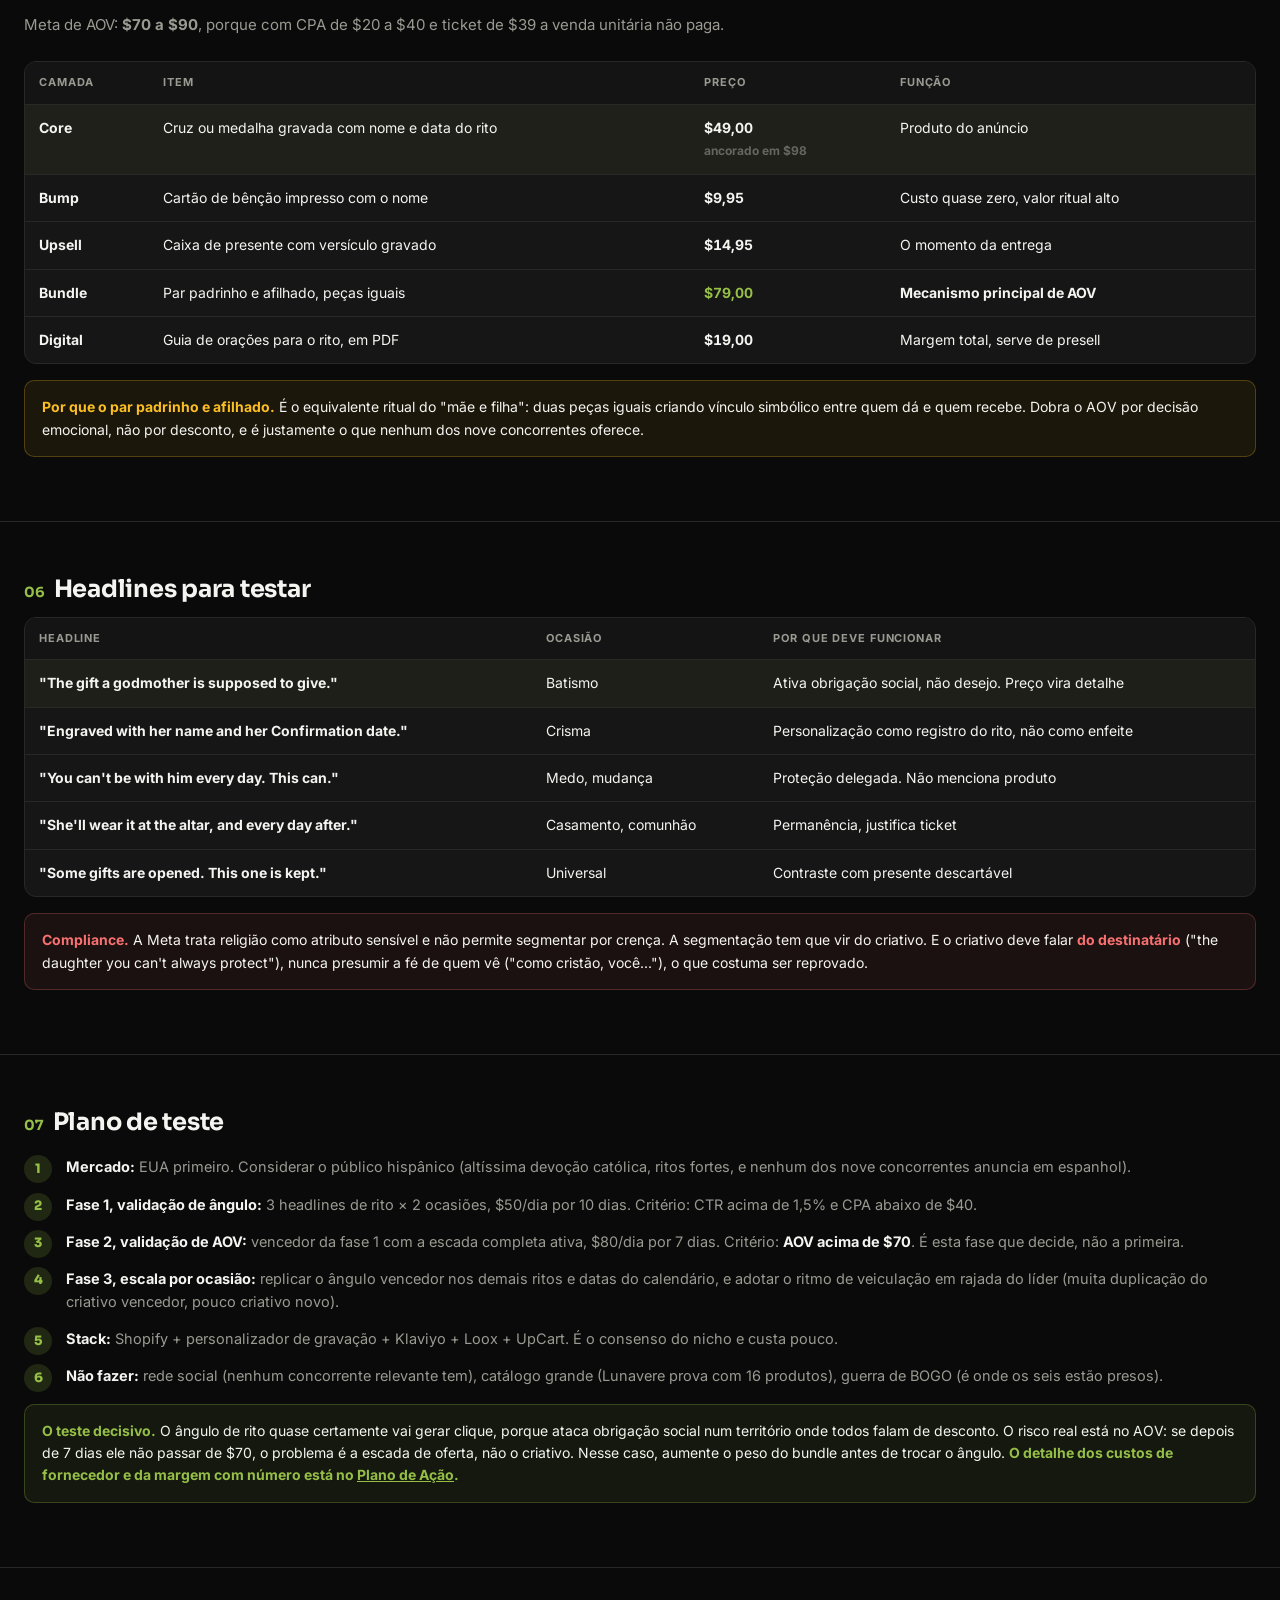
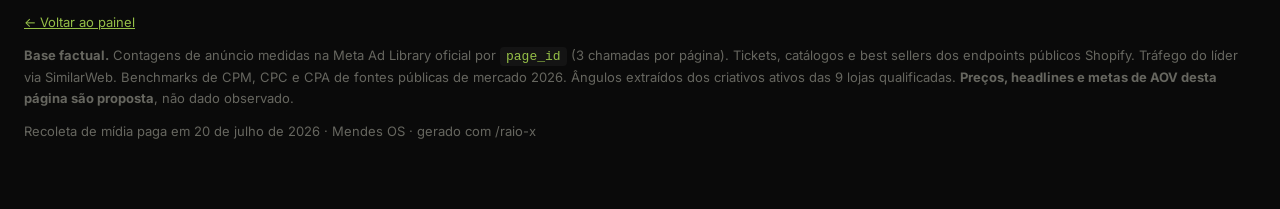
==== commit fbf8ce5e: "Reaplica skill /raio-x atualizada: novo branding + classificação DROPSHIPPING/MARCA + selo de nível " ====
--- a/estrategia.html
+++ b/estrategia.html
@@ -29,7 +29,43 @@
 </div></header>
 
 <section><div class="wrap">
-<h2><span class="n">01</span>O que os dados mudaram</h2>
+<h2><span class="n">01</span>Ranking de oportunidades <span style="color:var(--acc)">MODELAR + DROPSHIPPING</span></h2>
+<p class="lead">As 7 lojas dissecadas são <b>todas dropshipping replicável</b>: Shopify, Loox/Judge.me, produto genérico do AliExpress, tráfego pago puro. Nenhuma é marca com estoque próprio ou produto patenteado. O que muda é o <b>nível de operador</b> que cada modelo pede. As de nível médio não foram descartadas: valem para quem já rodou dropshipping antes.</p>
+<div class="grid g3">
+<div class="card" style="border-color:rgba(149,191,71,.4)">
+<span class="pill p-a">NÍVEL INICIANTE</span>
+<div class="big" style="margin-top:12px">Vende nos primeiros dias, margem de erro baixa</div>
+<ul class="cl">
+<li><b><a href="loja-oriana.html">Oriana Grace</a></b> · 11/12 · 165 ativos, 94% sobrev, mecanismo de proteção ("God's Shield")</li>
+<li><b><a href="loja-lunavere.html">Lunavere</a></b> · 11/12 · 16 SKUs, presente + ocasião datada, template sazonal</li>
+</ul>
+<p style="color:var(--dim2);font-size:12.5px;margin-top:8px">Catálogo enxuto, mecanismo urgente, ticket que testa com pouco. É por onde começar.</p>
+</div>
+<div class="card">
+<span class="pill p-b">NÍVEL MÉDIO</span>
+<div class="big" style="margin-top:12px">Oportunidade sólida, pede mais budget ou fôlego</div>
+<ul class="cl">
+<li><b><a href="loja-cartworkshop.html">Christian Art Workshop</a></b> · 9/12 · líder (680 ativos), catálogo de 250, modelo grátis + frete</li>
+<li><b><a href="loja-jewelri.html">The Jewelri</a></b> · 9/12 · ângulo de causa (veteranos), 250 SKUs</li>
+<li><b><a href="loja-unveiled.html">Unveiled Faith</a></b> · 8/12 · bundle como identidade, DPA, mercado UK</li>
+</ul>
+<p style="color:var(--dim2);font-size:12.5px;margin-top:8px">Catálogo largo, escada de oferta ou stack mais sofisticado. Para quem já rodou antes.</p>
+</div>
+<div class="card" style="border-color:rgba(251,191,36,.35)">
+<span class="pill p-b">OBSERVAR (ângulo, não molde)</span>
+<div class="big" style="margin-top:12px">Copie o ângulo, não a operação</div>
+<ul class="cl">
+<li><b><a href="loja-promised.html">Promised Jewelry</a></b> · dropshipping europeu (EUR) imaturo, mostra o espaço aberto na Europa</li>
+<li><b><a href="loja-sundaystone.html">Sunday &amp; Stone</a></b> · premium sem desconto, volume baixo (32 ativos): prova que "premium" escala devagar</li>
+</ul>
+<p style="color:var(--dim2);font-size:12.5px;margin-top:8px">São dropshipping, mas ainda não provaram escala. Servem de lição, não de molde direto.</p>
+</div>
+</div>
+<div class="note info"><b>Molde replicável x marca.</b> As 7 acima são <b>molde</b> (dá pra copiar a operação). Fora do ranking de anúncios existe a <b>Elevated Faith</b>, marca DTC de fé com 301,9 mil visitas/mês: ela é <b>MARCA, não molde</b> (produção e autoridade próprias, forte orgânico). Serve só para <b>observar o ângulo</b>, nunca para copiar a operação. Marca não replicável tem teto OBSERVAR por definição.</div>
+</div></section>
+
+<section><div class="wrap">
+<h2><span class="n">02</span>O que os dados mudaram</h2>
 <div class="note danger"><b>A tese anterior caiu.</b> Eu havia recomendado entrar no território de fé por estar "vazio" (42 anúncios). O levantamento completo mostrou <b>1.630+ anúncios ativos</b> e um líder com <b>680 sozinho</b> (recontagem de 20/07, subiu de 659). Entrar achando que é deserto seria erro caro. O que segue é a leitura corrigida.</div>
 
 <div class="note good"><b>O que a recoleta de mídia paga de 20/07 confirmou.</b> Três achados novos, medidos com as 3 chamadas por página (ativos, histórico, amostra de 50): <b>(1)</b> o líder Christian Art Workshop roda em <b>rajada</b> (subiu 50 anúncios em ~9h) e tem <b>539,9 mil visitas/mês</b> reais no SimilarWeb, com rank de categoria 300 e tráfego <b>crescendo</b> (rank global de 84 mil para 66 mil em 3 meses). <b>(2)</b> A duplicação de criativo é altíssima em quem escala com um ângulo só: The Jewelri repete o mesmo criativo <b>16,7x</b>, Sunday &amp; Stone <b>32x</b>. Pouco criativo único, muito volume de veiculação. <b>(3)</b> Sobrevivência confirma product-market fit: Oriana Grace e Sunday &amp; Stone em <b>94%</b>, enquanto quem vive de desconto sazonal (Lunavere, CAWS) queima criativo a 22%.</div>
@@ -44,11 +80,11 @@
 </div></section>
 
 <section><div class="wrap">
-<h2><span class="n">02</span>A oportunidade: rito, não produto</h2>
+<h2><span class="n">03</span>A oportunidade: rito, não produto</h2>
 <p class="lead">Existe um calendário de ocasiões em que presentear com joia religiosa não é escolha, é protocolo. Nenhum dos nove concorrentes constrói campanha em cima disso.</p>
 
 <div class="grid g3">
-<div class="card" style="border-color:rgba(74,222,128,.4)">
+<div class="card" style="border-color:rgba(149,191,71,.4)">
 <b style="color:var(--acc)">Ritos obrigatórios ★</b>
 <ul class="cl" style="margin-top:10px">
 <li><b>Batismo</b> (padrinho e madrinha precisam presentear)</li>
@@ -85,7 +121,7 @@
 </div></section>
 
 <section><div class="wrap">
-<h2><span class="n">03</span>Quem copiar em cada parte</h2>
+<h2><span class="n">04</span>Quem copiar em cada parte</h2>
 <p class="lead">Ninguém isolado é o modelo. Monte pegando o melhor de cada uma.</p>
 <div class="tblwrap">
 <table>
@@ -103,13 +139,13 @@
 </div></section>
 
 <section><div class="wrap">
-<h2><span class="n">04</span>A oferta proposta</h2>
+<h2><span class="n">05</span>A oferta proposta</h2>
 <p class="lead">Meta de AOV: <b>$70 a $90</b>, porque com CPA de $20 a $40 e ticket de $39 a venda unitária não paga.</p>
 <div class="tblwrap">
 <table>
 <thead><tr><th>Camada</th><th>Item</th><th>Preço</th><th>Função</th></tr></thead>
 <tbody>
-<tr style="background:rgba(74,222,128,.06)"><td><b>Core</b></td><td>Cruz ou medalha gravada com nome e data do rito</td><td class="num">$49,00<br><span style="font-size:12px;color:var(--dim2)">ancorado em $98</span></td><td>Produto do anúncio</td></tr>
+<tr style="background:rgba(149,191,71,.06)"><td><b>Core</b></td><td>Cruz ou medalha gravada com nome e data do rito</td><td class="num">$49,00<br><span style="font-size:12px;color:var(--dim2)">ancorado em $98</span></td><td>Produto do anúncio</td></tr>
 <tr><td><b>Bump</b></td><td>Cartão de bênção impresso com o nome</td><td class="num">$9,95</td><td>Custo quase zero, valor ritual alto</td></tr>
 <tr><td><b>Upsell</b></td><td>Caixa de presente com versículo gravado</td><td class="num">$14,95</td><td>O momento da entrega</td></tr>
 <tr><td><b>Bundle</b></td><td>Par padrinho e afilhado, peças iguais</td><td class="num up">$79,00</td><td><b>Mecanismo principal de AOV</b></td></tr>
@@ -121,12 +157,12 @@
 </div></section>
 
 <section><div class="wrap">
-<h2><span class="n">05</span>Headlines para testar</h2>
+<h2><span class="n">06</span>Headlines para testar</h2>
 <div class="tblwrap">
 <table>
 <thead><tr><th>Headline</th><th>Ocasião</th><th>Por que deve funcionar</th></tr></thead>
 <tbody>
-<tr style="background:rgba(74,222,128,.05)"><td><b>"The gift a godmother is supposed to give."</b></td><td>Batismo</td><td>Ativa obrigação social, não desejo. Preço vira detalhe</td></tr>
+<tr style="background:rgba(149,191,71,.05)"><td><b>"The gift a godmother is supposed to give."</b></td><td>Batismo</td><td>Ativa obrigação social, não desejo. Preço vira detalhe</td></tr>
 <tr><td><b>"Engraved with her name and her Confirmation date."</b></td><td>Crisma</td><td>Personalização como registro do rito, não como enfeite</td></tr>
 <tr><td><b>"You can't be with him every day. This can."</b></td><td>Medo, mudança</td><td>Proteção delegada. Não menciona produto</td></tr>
 <tr><td><b>"She'll wear it at the altar, and every day after."</b></td><td>Casamento, comunhão</td><td>Permanência, justifica ticket</td></tr>
@@ -138,7 +174,7 @@
 </div></section>
 
 <section><div class="wrap">
-<h2><span class="n">06</span>Plano de teste</h2>
+<h2><span class="n">07</span>Plano de teste</h2>
 <ol class="steps">
 <li><b>Mercado:</b> EUA primeiro. Considerar o público hispânico (altíssima devoção católica, ritos fortes, e nenhum dos nove concorrentes anuncia em espanhol).</li>
 <li><b>Fase 1, validação de ângulo:</b> 3 headlines de rito × 2 ocasiões, $50/dia por 10 dias. Critério: CTR acima de 1,5% e CPA abaixo de $40.</li>
--- a/estilo.css
+++ b/estilo.css
@@ -1,26 +1,47 @@
+@import url('https://fonts.googleapis.com/css2?family=Sora:wght@600;700;800&family=Inter:wght@400;500;600;700&display=swap');
 *{margin:0;padding:0;box-sizing:border-box}
-:root{--bg:#0a0c0b;--bg2:#111614;--card:#151b18;--line:#232d28;--txt:#e8ede9;--dim:#8b9a92;--dim2:#5f6d66;--acc:#4ade80;--warn:#fbbf24;--bad:#f87171;--info:#60a5fa}
-body{background:var(--bg);color:var(--txt);font-family:-apple-system,BlinkMacSystemFont,'Segoe UI',Inter,sans-serif;line-height:1.6;-webkit-font-smoothing:antialiased}
+/* BRANDING da interface (Nicanor/Global Brand): PRETO · BRANCO · VERDE SHOPIFY.
+   A paleta da MARCA-PRODUTO (Petroleo/Areia/Terracota/Musgo/Grafite) aparece
+   apenas como swatches no plano de acao, com hex inline, sem afetar o tema. */
+:root{
+  --bg:#0A0A0A;        /* preto - fundo */
+  --bg2:#141414;       /* preto elevado - th, frames */
+  --card:#161616;      /* card */
+  --line:#282826;      /* borda */
+  --txt:#F4F4F1;       /* branco - texto */
+  --dim:#9a9a92;       /* texto secundario */
+  --dim2:#66665f;      /* texto terciario */
+  --acc:#95BF47;       /* verde Shopify - destaque, numeros, acao */
+  --acc-dk:#7aa338;    /* verde escuro (hover) */
+  --warn:#fbbf24;      /* ambar - observar */
+  --bad:#f87171;       /* vermelho - perigo/fora */
+  --info:#60a5fa;      /* azul - info */
+  --font-title:'Sora',-apple-system,BlinkMacSystemFont,'Segoe UI',sans-serif;
+  --font-body:'Inter',-apple-system,BlinkMacSystemFont,'Segoe UI',sans-serif;
+}
+body{background:var(--bg);color:var(--txt);font-family:var(--font-body);line-height:1.6;-webkit-font-smoothing:antialiased}
 .wrap{max-width:1280px;margin:0 auto;padding:0 24px}
 a{color:var(--acc)}
 
 /* NAV */
-.nav{position:sticky;top:0;z-index:100;background:rgba(10,12,11,.94);backdrop-filter:blur(10px);border-bottom:1px solid var(--line)}
+.nav{position:sticky;top:0;z-index:100;background:rgba(10,10,10,.94);backdrop-filter:blur(10px);border-bottom:1px solid var(--line)}
 .nav .wrap{display:flex;align-items:center;gap:6px;flex-wrap:wrap;padding-top:12px;padding-bottom:12px}
 .nav a{color:var(--dim);text-decoration:none;font-size:13px;font-weight:600;padding:7px 12px;border-radius:7px;border:1px solid transparent;white-space:nowrap}
 .nav a:hover{color:var(--txt);border-color:var(--line)}
 .nav a.on{background:var(--acc);color:#06120b}
-.nav .home{color:var(--acc);font-weight:800;margin-right:10px}
+.nav .home{color:var(--acc);font-weight:800;margin-right:10px;font-family:var(--font-title)}
 
 header{padding:56px 0 36px;border-bottom:1px solid var(--line)}
 .tag{display:inline-block;font-size:11px;letter-spacing:.18em;text-transform:uppercase;color:var(--acc);border:1px solid var(--acc);padding:5px 12px;border-radius:100px;margin-bottom:18px;font-weight:600}
-h1{font-size:clamp(28px,4.6vw,46px);line-height:1.1;font-weight:800;letter-spacing:-.02em;margin-bottom:12px}
+h1{font-family:var(--font-title);font-size:clamp(28px,4.6vw,46px);line-height:1.1;font-weight:800;letter-spacing:-.02em;margin-bottom:12px;color:var(--txt)}
 h1 em{font-style:normal;color:var(--acc)}
 .sub{font-size:16.5px;color:var(--dim);max-width:720px}
-.meta{margin-top:22px;font-size:13px;color:var(--dim2);display:flex;gap:20px;flex-wrap:wrap}
-h2{font-size:24px;font-weight:700;margin:0 0 8px;letter-spacing:-.01em}
+.meta{margin-top:22px;font-size:13px;color:var(--dim2);display:flex;gap:20px;flex-wrap:wrap;align-items:center}
+.meta a{color:var(--acc);text-decoration:none}
+.meta a:hover{text-decoration:underline}
+h2{font-family:var(--font-title);font-size:24px;font-weight:700;margin:0 0 8px;letter-spacing:-.01em;color:var(--txt)}
 h2 .n{color:var(--acc);font-size:14px;font-weight:700;margin-right:9px}
-h3{font-size:18px;font-weight:700;margin:24px 0 10px}
+h3{font-family:var(--font-title);font-size:18px;font-weight:700;margin:24px 0 10px;color:var(--txt)}
 section{padding:48px 0;border-bottom:1px solid var(--line)}
 .lead{color:var(--dim);margin-bottom:24px;max-width:780px;font-size:15px}
 .big{font-size:19px;color:var(--txt);font-weight:600;margin:22px 0 10px}
@@ -32,7 +53,7 @@
 .g2{grid-template-columns:repeat(auto-fit,minmax(330px,1fr))}
 
 .stat{background:var(--card);border:1px solid var(--line);border-radius:12px;padding:20px}
-.stat .v{font-size:30px;font-weight:800;color:var(--acc);letter-spacing:-.02em;line-height:1}
+.stat .v{font-family:var(--font-title);font-size:30px;font-weight:800;color:var(--acc);letter-spacing:-.02em;line-height:1}
 .stat .v.sm{font-size:22px}
 .stat .l{font-size:11.5px;color:var(--dim);margin-top:8px;text-transform:uppercase;letter-spacing:.06em}
 .stat .d{font-size:12.5px;color:var(--dim2);margin-top:9px;line-height:1.45}
@@ -42,22 +63,22 @@
 th{background:var(--bg2);padding:12px 14px;text-align:left;font-size:11px;text-transform:uppercase;letter-spacing:.08em;color:var(--dim);font-weight:700;white-space:nowrap;border-bottom:1px solid var(--line)}
 td{padding:12px 14px;border-bottom:1px solid var(--line);vertical-align:top}
 tr:last-child td{border-bottom:none}
-tr:hover td{background:rgba(74,222,128,.03)}
+tr:hover td{background:rgba(149,191,71,.04)}
 .num{font-variant-numeric:tabular-nums;font-weight:700}
 .up{color:var(--acc)}.down{color:var(--bad)}
 
 .pill{display:inline-block;padding:3px 9px;border-radius:5px;font-size:11px;font-weight:700;white-space:nowrap}
-.p-a{background:rgba(74,222,128,.14);color:var(--acc)}
+.p-a{background:rgba(149,191,71,.16);color:var(--acc)}
 .p-b{background:rgba(251,191,36,.14);color:var(--warn)}
 .p-c{background:rgba(248,113,113,.14);color:var(--bad)}
 .p-i{background:rgba(96,165,250,.14);color:var(--info)}
-.p-n{background:rgba(139,154,146,.12);color:var(--dim)}
+.p-n{background:rgba(154,154,146,.12);color:var(--dim)}
 
 .card{background:var(--card);border:1px solid var(--line);border-radius:14px;padding:22px}
 .note{background:rgba(251,191,36,.07);border:1px solid rgba(251,191,36,.25);border-radius:10px;padding:15px 17px;font-size:14px;margin:16px 0}
 .note b{color:var(--warn)}
 .danger{background:rgba(248,113,113,.07);border-color:rgba(248,113,113,.25)}.danger b{color:var(--bad)}
-.good{background:rgba(74,222,128,.07);border-color:rgba(74,222,128,.25)}.good b{color:var(--acc)}
+.good{background:rgba(149,191,71,.08);border-color:rgba(149,191,71,.28)}.good b{color:var(--acc)}
 .info{background:rgba(96,165,250,.07);border-color:rgba(96,165,250,.25)}.info b{color:var(--info)}
 
 ul.cl{list-style:none;margin:12px 0}
@@ -66,20 +87,38 @@
 ul.cl li b{color:var(--txt)}
 ol.steps{list-style:none;counter-reset:s;margin:14px 0}
 ol.steps li{counter-increment:s;padding-left:42px;position:relative;margin-bottom:14px;font-size:14.5px;color:var(--dim)}
-ol.steps li::before{content:counter(s);position:absolute;left:0;top:0;width:28px;height:28px;border-radius:50%;background:rgba(74,222,128,.14);color:var(--acc);font-weight:800;font-size:13px;display:flex;align-items:center;justify-content:center}
+ol.steps li::before{content:counter(s);position:absolute;left:0;top:0;width:28px;height:28px;border-radius:50%;background:rgba(149,191,71,.16);color:var(--acc);font-weight:800;font-size:13px;display:flex;align-items:center;justify-content:center;font-family:var(--font-title)}
 ol.steps li b{color:var(--txt)}
 
 .kv{display:grid;grid-template-columns:145px 1fr;gap:9px 16px;font-size:14px;margin-bottom:18px}
 .kv dt{color:var(--dim2);font-size:11.5px;text-transform:uppercase;letter-spacing:.05em;padding-top:3px}
 .kv dd{color:var(--txt)}
 
+/* LINKS no topo da pagina de loja: site da loja (verde Shopify) + biblioteca de anuncios (branco) */
+.toplinks{display:flex;flex-direction:column;gap:9px;align-items:flex-start;margin-top:16px}
+.adlib{display:inline-flex;align-items:center;gap:7px;text-decoration:none;font-size:13.5px;font-weight:700;padding:11px 17px;border-radius:9px;cursor:pointer;transition:.15s;background:var(--txt);color:#0A0A0A;border:1px solid var(--txt)}
+.adlib:hover{background:#fff;border-color:#fff;transform:translateY(-1px)}
+.adlib.store{background:var(--acc);border-color:var(--acc);color:#06120b}
+.adlib.store:hover{background:var(--acc-dk);border-color:var(--acc-dk)}
+.adlib.off{background:transparent;color:var(--dim2);border:1px dashed var(--line);cursor:default;font-weight:600}
+.adlib.off:hover{transform:none}
+
+/* BLOCO DE PALETA (identidade visual da marca-produto, no plano de acao) */
+.palette{display:grid;grid-template-columns:repeat(auto-fit,minmax(150px,1fr));gap:14px;margin:18px 0}
+.swatch{border:1px solid var(--line);border-radius:12px;overflow:hidden;background:var(--card)}
+.swatch .sw{height:92px}
+.swatch .info{padding:13px 15px}
+.swatch .info b{display:block;font-size:14px;color:var(--txt);font-family:var(--font-title);font-weight:700}
+.swatch .info .hex{font-size:12.5px;color:var(--dim);font-variant-numeric:tabular-nums;margin-top:3px;letter-spacing:.02em}
+.swatch .info .fn{font-size:12px;color:var(--dim2);margin-top:3px}
+
 /* PRODUTO HEROI */
-.hero-prod{display:grid;grid-template-columns:1fr;gap:22px;background:linear-gradient(135deg,rgba(74,222,128,.09),rgba(74,222,128,.02));border:1px solid rgba(74,222,128,.3);border-radius:16px;padding:24px;margin:22px 0}
+.hero-prod{display:grid;grid-template-columns:1fr;gap:22px;background:linear-gradient(135deg,rgba(149,191,71,.09),rgba(149,191,71,.02));border:1px solid rgba(149,191,71,.3);border-radius:16px;padding:24px;margin:22px 0}
 @media(min-width:760px){.hero-prod{grid-template-columns:280px 1fr}}
 .hero-prod img{width:100%;border-radius:12px;background:#fff;border:1px solid var(--line)}
 .hero-prod .r{font-size:11px;letter-spacing:.12em;text-transform:uppercase;color:var(--acc);font-weight:700;margin-bottom:7px}
 .hero-prod h3{font-size:24px;margin:0 0 6px;color:var(--txt)}
-.hero-prod .preco{font-size:34px;font-weight:800;color:var(--acc);letter-spacing:-.02em;line-height:1.1}
+.hero-prod .preco{font-family:var(--font-title);font-size:34px;font-weight:800;color:var(--acc);letter-spacing:-.02em;line-height:1.1}
 .hero-prod .de{font-size:15px;color:var(--dim2);text-decoration:line-through;margin-left:9px;font-weight:500}
 .hero-prod .off{font-size:12px;background:rgba(248,113,113,.15);color:var(--bad);padding:3px 8px;border-radius:5px;font-weight:700;margin-left:8px;vertical-align:middle}
 
@@ -109,7 +148,7 @@
 code{background:var(--bg2);padding:2px 6px;border-radius:4px;font-size:13px;color:var(--acc)}
 footer{padding:44px 0 68px;color:var(--dim2);font-size:13px}
 
-.op{background:linear-gradient(135deg,rgba(74,222,128,.1),rgba(74,222,128,.02));border:1px solid rgba(74,222,128,.3);border-radius:14px;padding:24px;margin-bottom:16px}
+.op{background:linear-gradient(135deg,rgba(149,191,71,.1),rgba(149,191,71,.02));border:1px solid rgba(149,191,71,.3);border-radius:14px;padding:24px;margin-bottom:16px}
 .op h3{margin-top:0;color:var(--acc);font-size:20px}
 .op .r{font-size:11px;letter-spacing:.12em;text-transform:uppercase;color:var(--dim2);font-weight:700;margin-bottom:8px}
 .lojacard{background:var(--card);border:1px solid var(--line);border-radius:14px;padding:20px;text-decoration:none;display:block;transition:.15s}
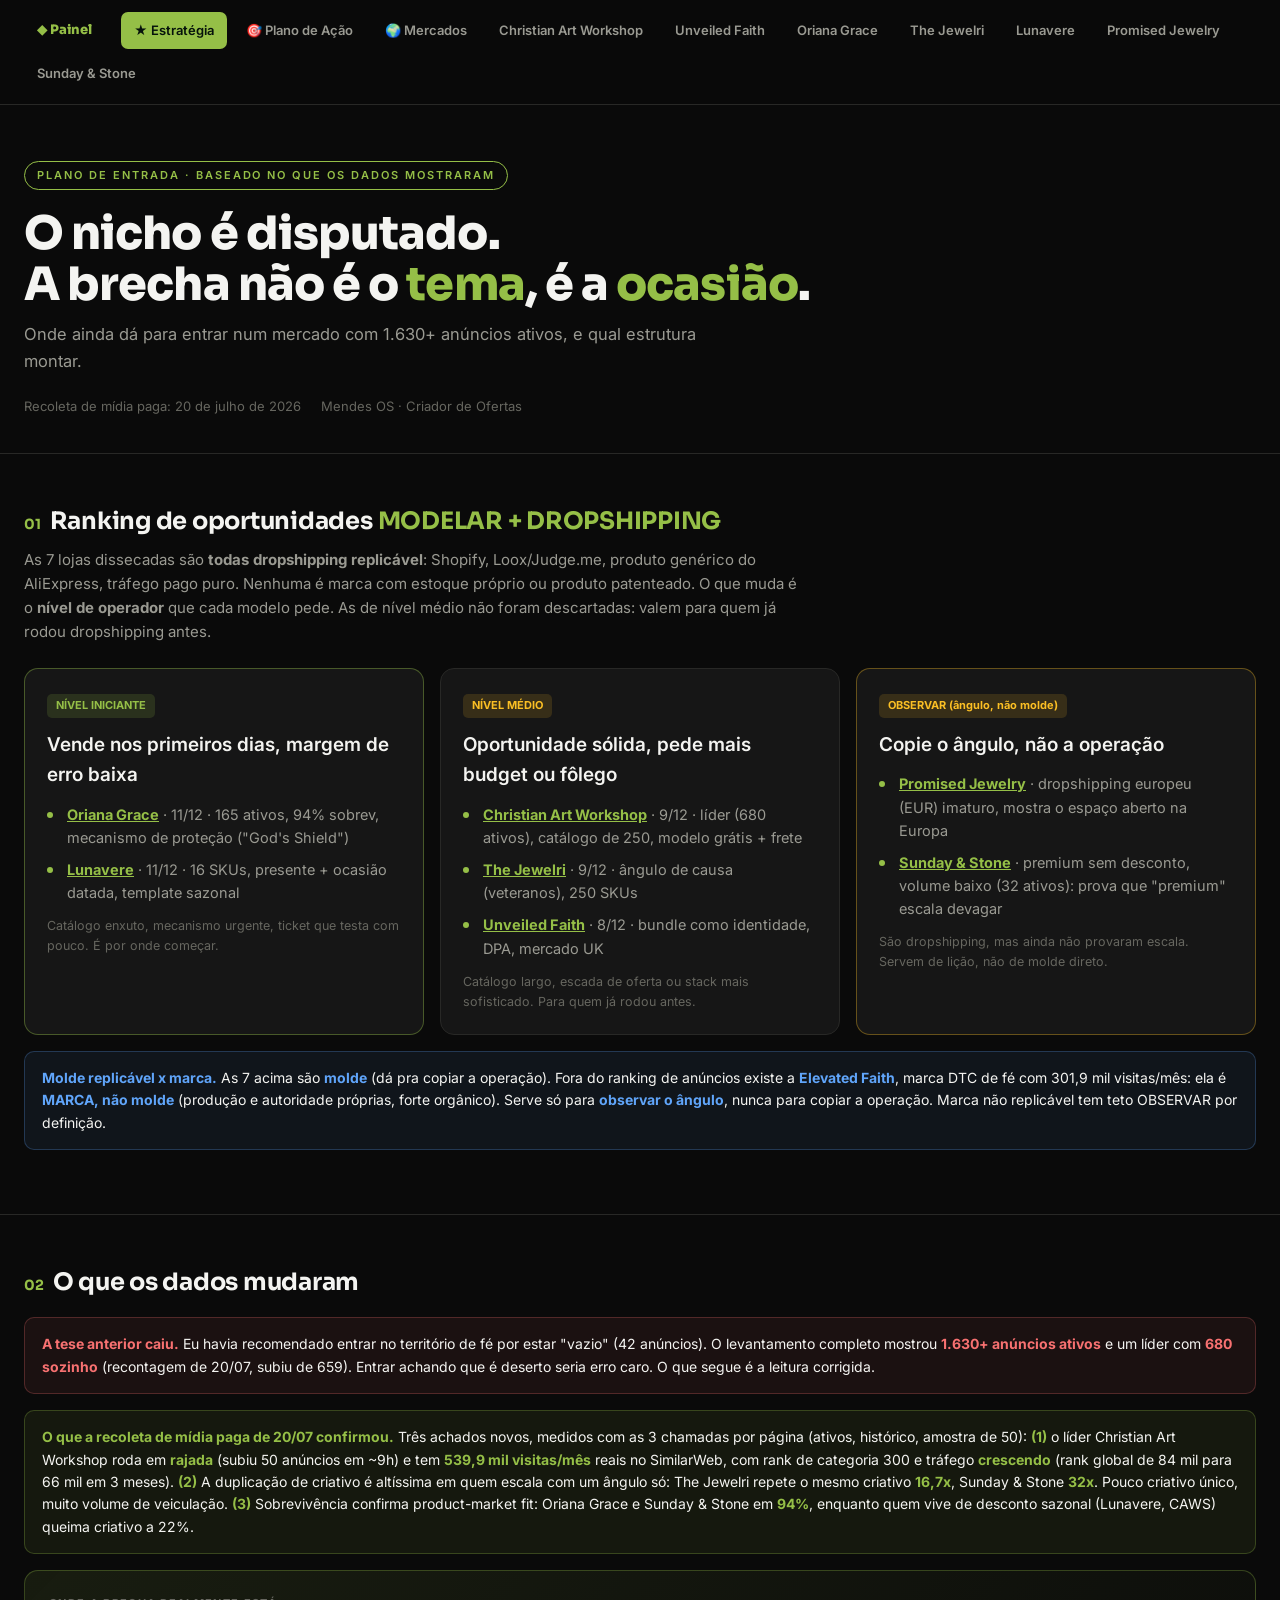
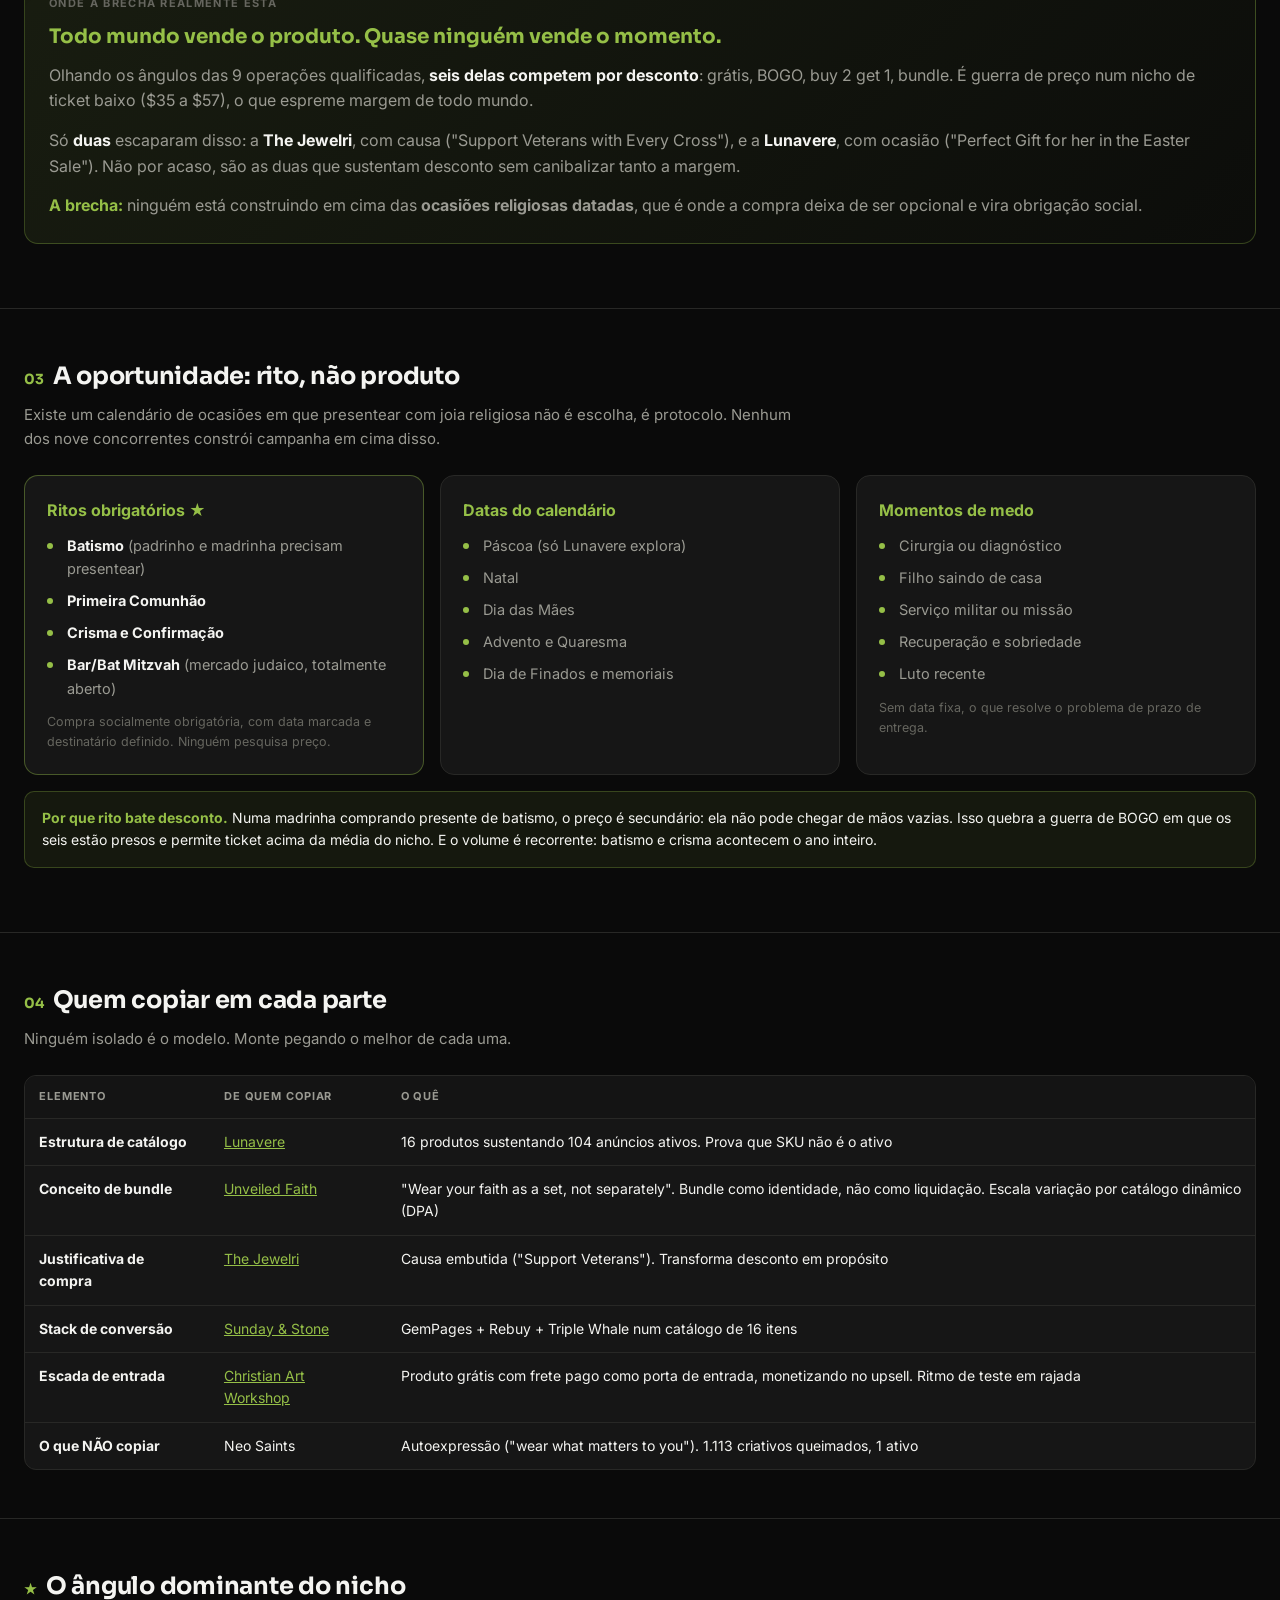
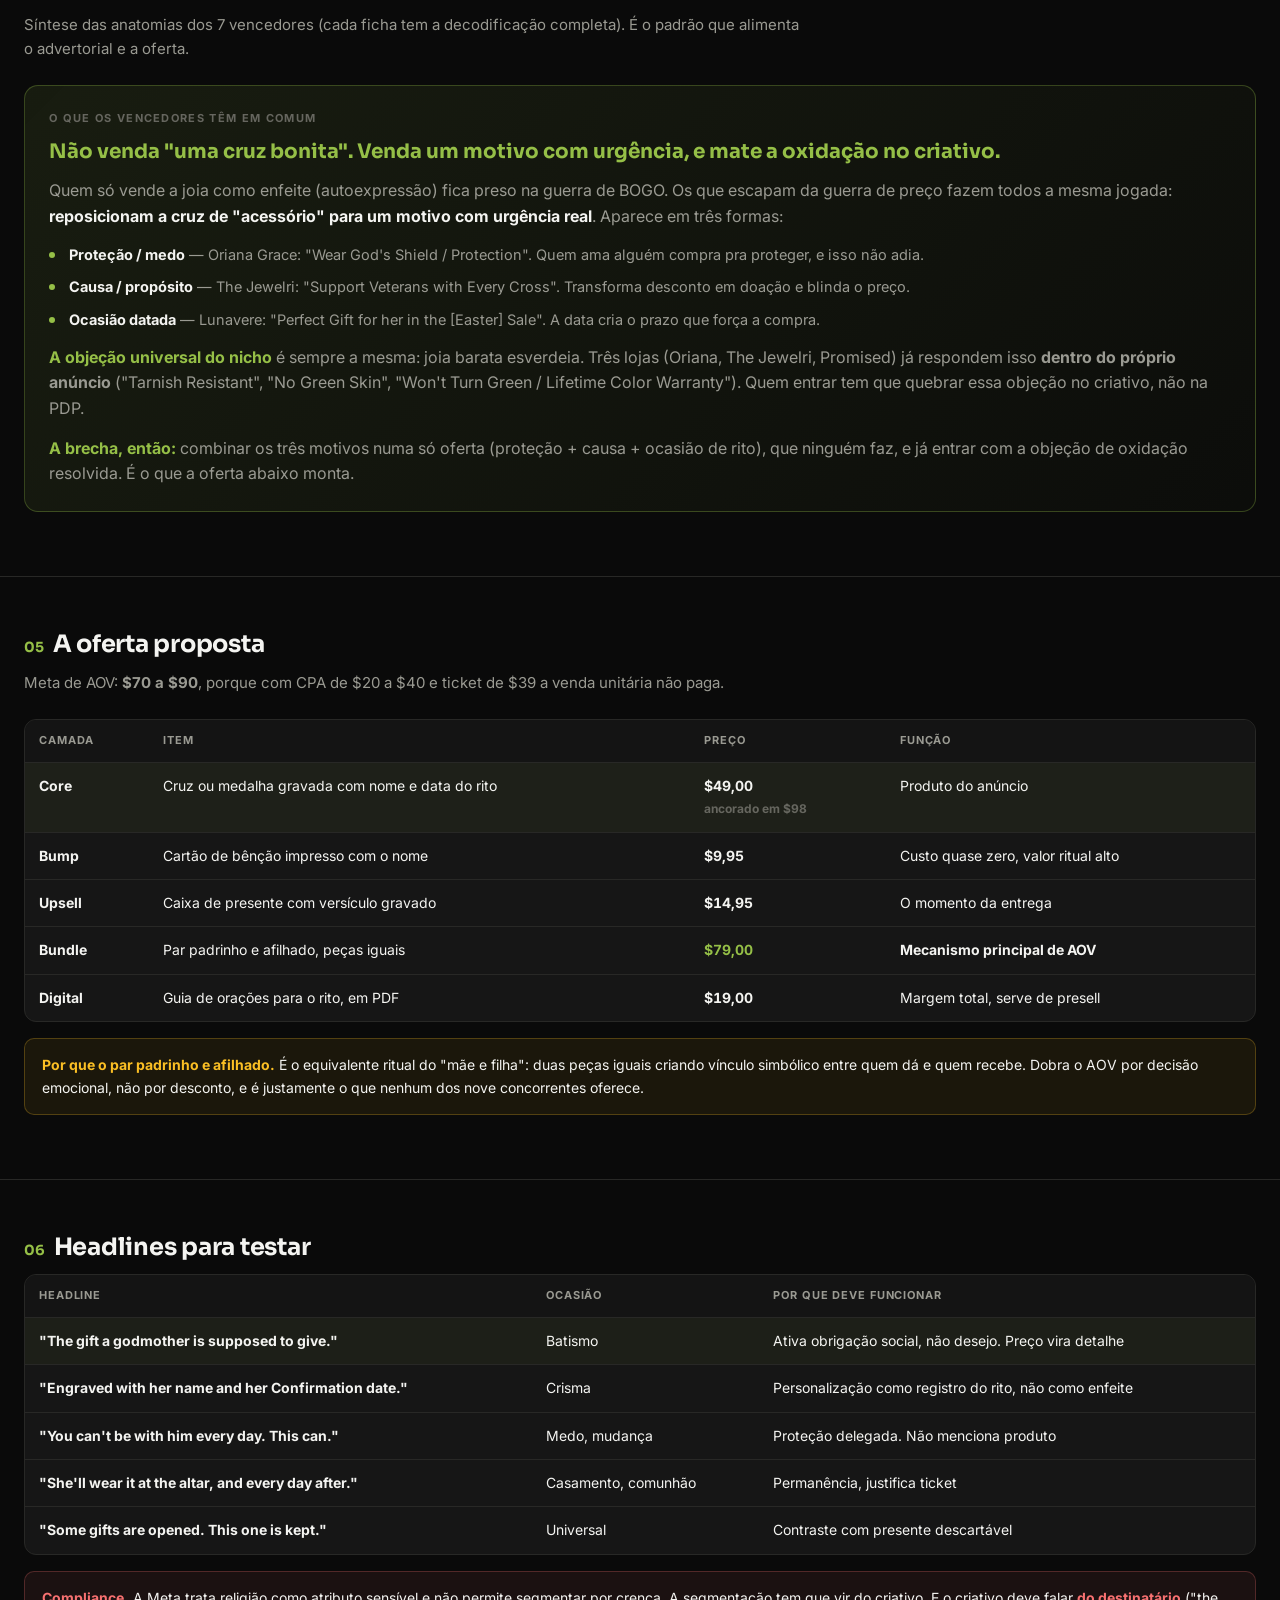
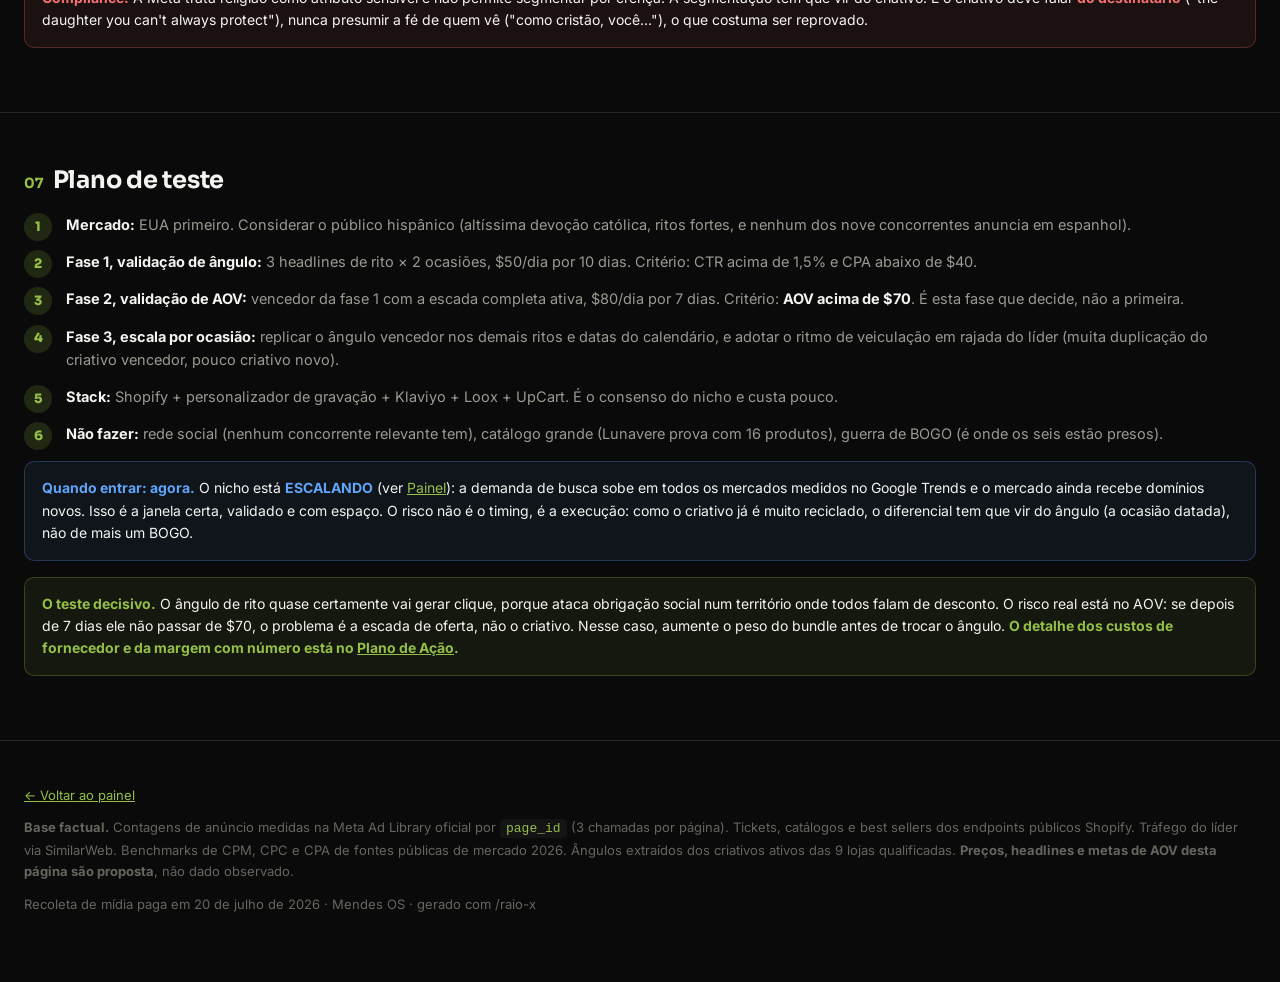
==== commit 4f4423fc: "Atualização skill /raio-x: momentum (Google Trends), página de mercados, anatomia do vencedor, P&L d" ====
--- a/estrategia.html
+++ b/estrategia.html
@@ -11,7 +11,7 @@
 <a href="index.html" class="home">◆ Painel</a>
 <a href="estrategia.html" class="on">★ Estratégia</a>
 <a href="plano-de-acao.html">🎯 Plano de Ação</a>
-<a href="expansao-internacional.html">🌍 Mercados</a>
+<a href="mercados.html">🌍 Mercados</a>
 <a href="loja-cartworkshop.html">Christian Art Workshop</a>
 <a href="loja-unveiled.html">Unveiled Faith</a>
 <a href="loja-oriana.html">Oriana Grace</a>
@@ -139,6 +139,23 @@
 </div></section>
 
 <section><div class="wrap">
+<h2><span class="n">★</span>O ângulo dominante do nicho</h2>
+<p class="lead">Síntese das anatomias dos 7 vencedores (cada ficha tem a decodificação completa). É o padrão que alimenta o advertorial e a oferta.</p>
+<div class="op">
+<div class="r">O que os vencedores têm em comum</div>
+<h3>Não venda "uma cruz bonita". Venda um motivo com urgência, e mate a oxidação no criativo.</h3>
+<p style="color:var(--dim);margin-bottom:14px">Quem só vende a joia como enfeite (autoexpressão) fica preso na guerra de BOGO. Os que escapam da guerra de preço fazem todos a mesma jogada: <b style="color:var(--txt)">reposicionam a cruz de "acessório" para um motivo com urgência real</b>. Aparece em três formas:</p>
+<ul class="cl">
+<li><b>Proteção / medo</b> — Oriana Grace: "Wear God's Shield / Protection". Quem ama alguém compra pra proteger, e isso não adia.</li>
+<li><b>Causa / propósito</b> — The Jewelri: "Support Veterans with Every Cross". Transforma desconto em doação e blinda o preço.</li>
+<li><b>Ocasião datada</b> — Lunavere: "Perfect Gift for her in the [Easter] Sale". A data cria o prazo que força a compra.</li>
+</ul>
+<p style="color:var(--dim);margin:14px 0"><b style="color:var(--acc)">A objeção universal do nicho</b> é sempre a mesma: joia barata esverdeia. Três lojas (Oriana, The Jewelri, Promised) já respondem isso <b>dentro do próprio anúncio</b> ("Tarnish Resistant", "No Green Skin", "Won't Turn Green / Lifetime Color Warranty"). Quem entrar tem que quebrar essa objeção no criativo, não na PDP.</p>
+<p style="color:var(--dim)"><b style="color:var(--acc)">A brecha, então:</b> combinar os três motivos numa só oferta (proteção + causa + ocasião de rito), que ninguém faz, e já entrar com a objeção de oxidação resolvida. É o que a oferta abaixo monta.</p>
+</div>
+</div></section>
+
+<section><div class="wrap">
 <h2><span class="n">05</span>A oferta proposta</h2>
 <p class="lead">Meta de AOV: <b>$70 a $90</b>, porque com CPA de $20 a $40 e ticket de $39 a venda unitária não paga.</p>
 <div class="tblwrap">
@@ -183,6 +200,7 @@
 <li><b>Stack:</b> Shopify + personalizador de gravação + Klaviyo + Loox + UpCart. É o consenso do nicho e custa pouco.</li>
 <li><b>Não fazer:</b> rede social (nenhum concorrente relevante tem), catálogo grande (Lunavere prova com 16 produtos), guerra de BOGO (é onde os seis estão presos).</li>
 </ol>
+<div class="note info"><b>Quando entrar: agora.</b> O nicho está <b>ESCALANDO</b> (ver <a href="index.html">Painel</a>): a demanda de busca sobe em todos os mercados medidos no Google Trends e o mercado ainda recebe domínios novos. Isso é a janela certa, validado e com espaço. O risco não é o timing, é a execução: como o criativo já é muito reciclado, o diferencial tem que vir do ângulo (a ocasião datada), não de mais um BOGO.</div>
 <div class="note good"><b>O teste decisivo.</b> O ângulo de rito quase certamente vai gerar clique, porque ataca obrigação social num território onde todos falam de desconto. O risco real está no AOV: se depois de 7 dias ele não passar de $70, o problema é a escada de oferta, não o criativo. Nesse caso, aumente o peso do bundle antes de trocar o ângulo. <b>O detalhe dos custos de fornecedor e da margem com número está no <a href="plano-de-acao.html">Plano de Ação</a>.</b></div>
 </div></section>
 
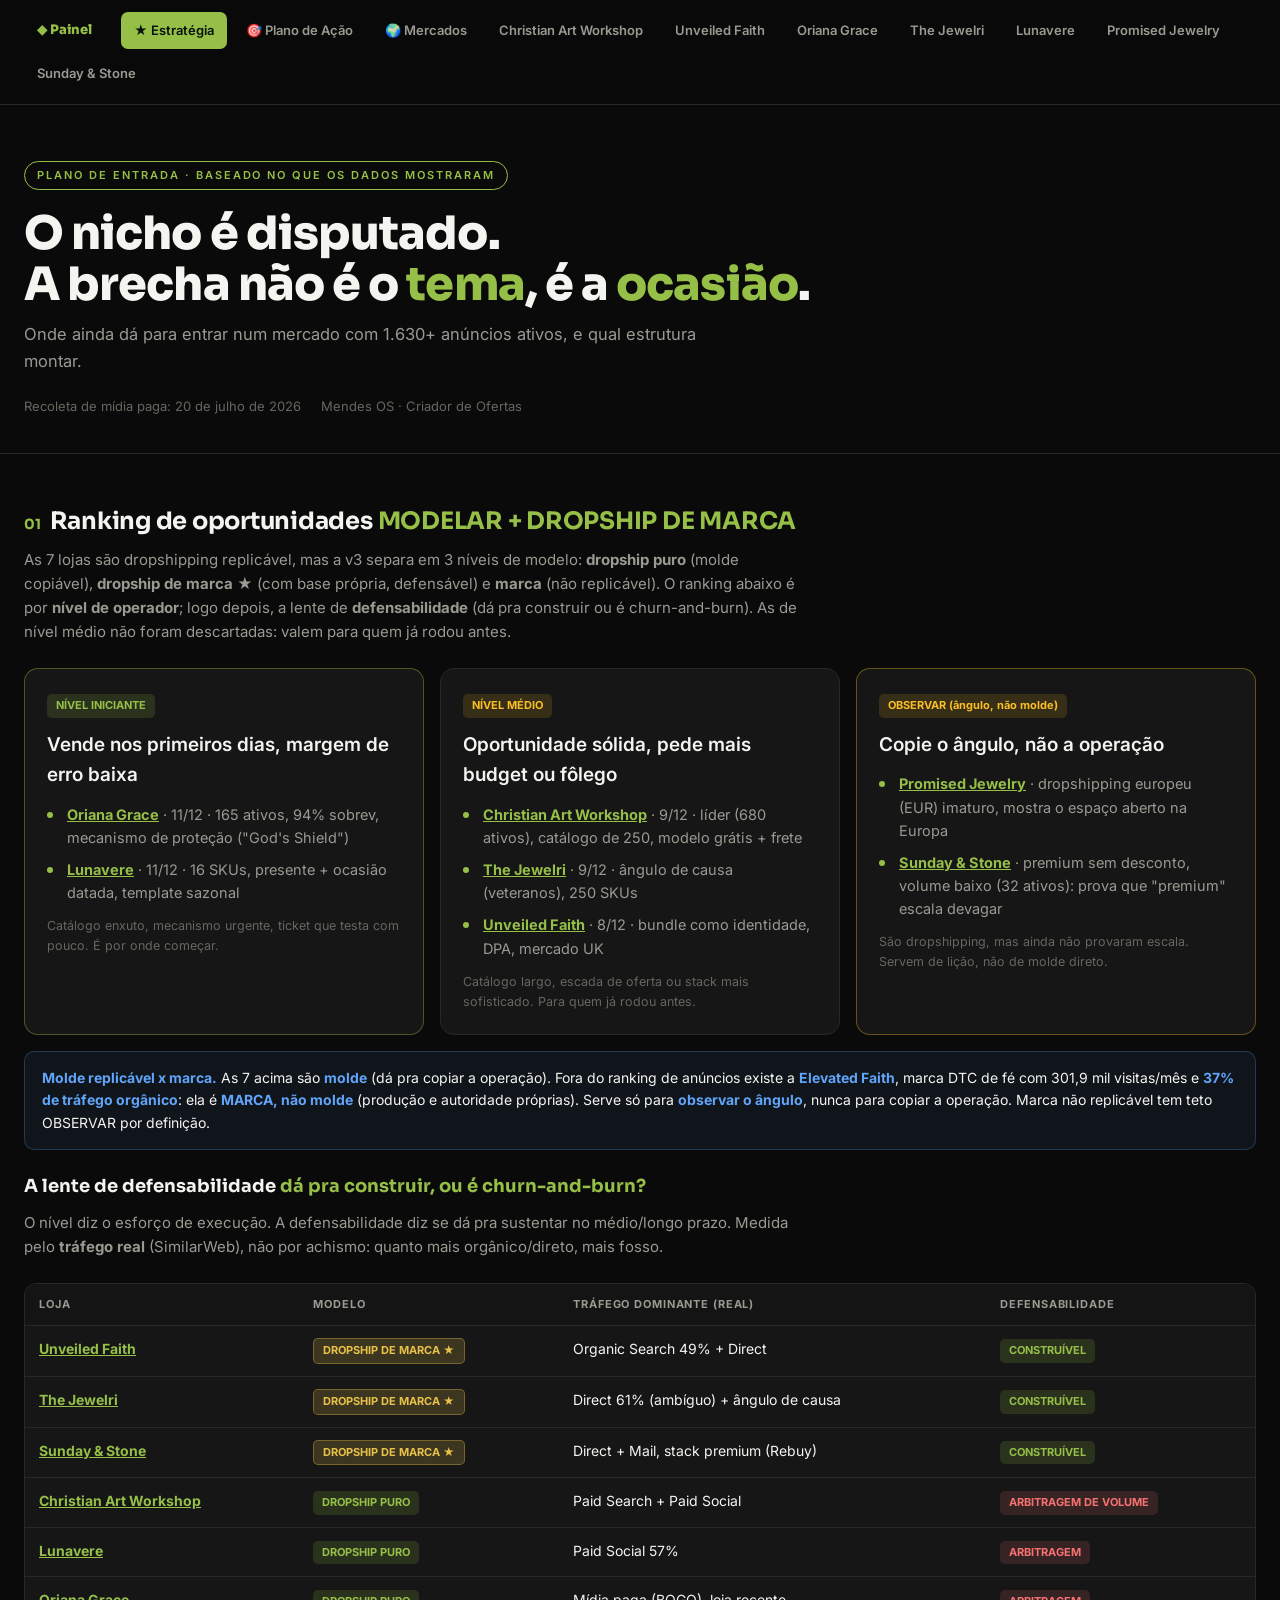
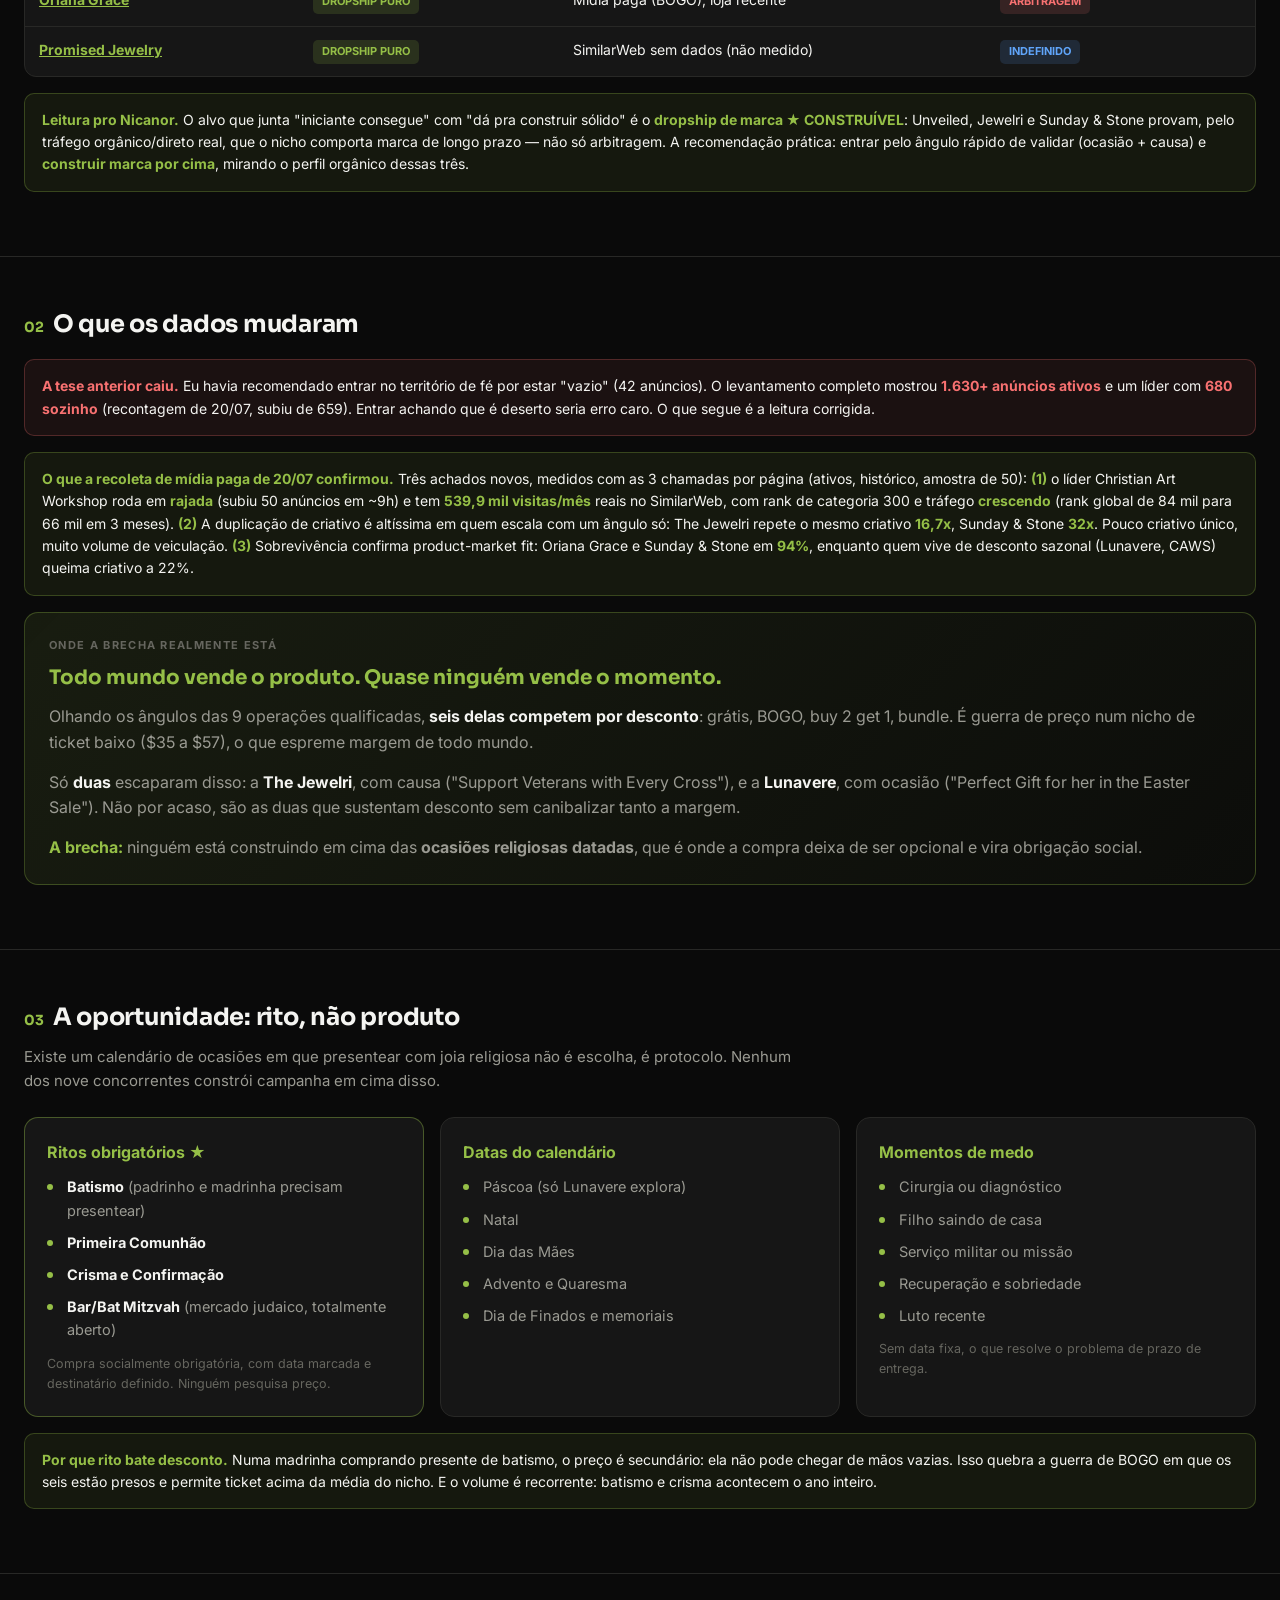
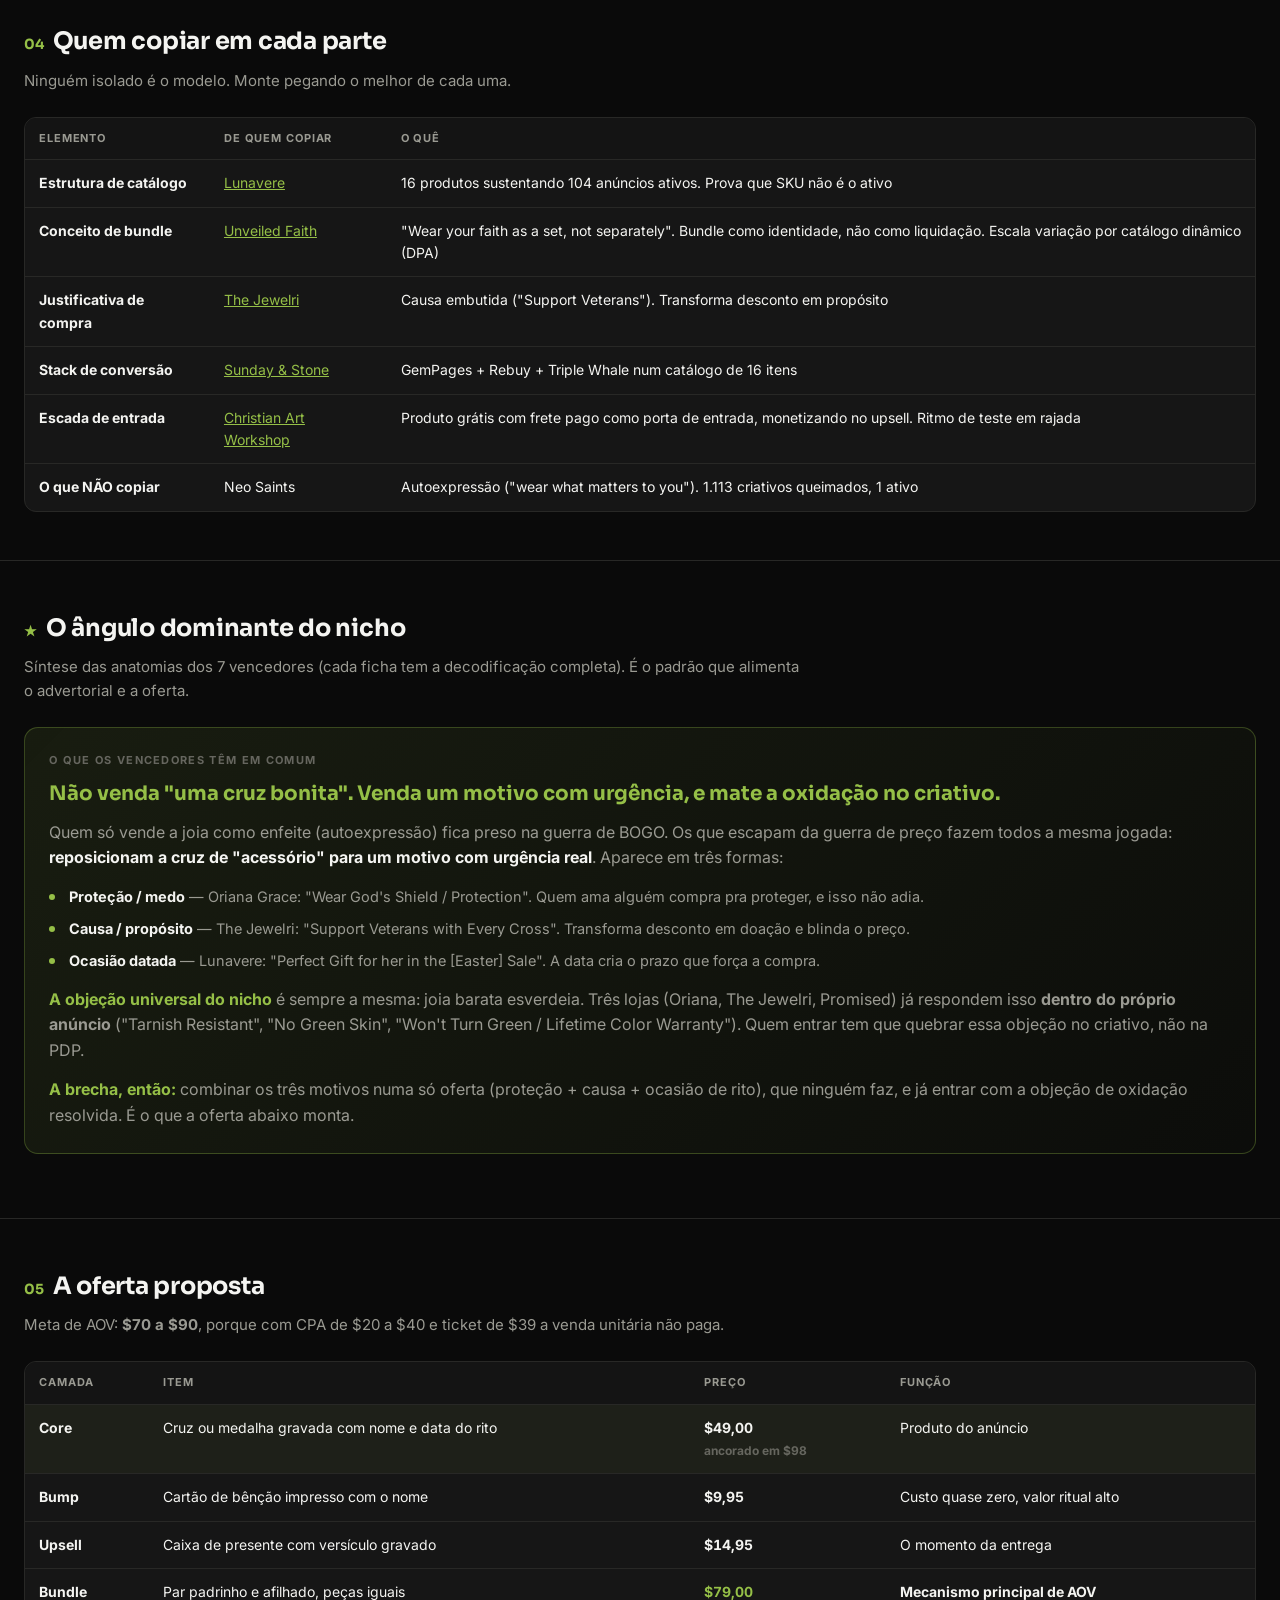
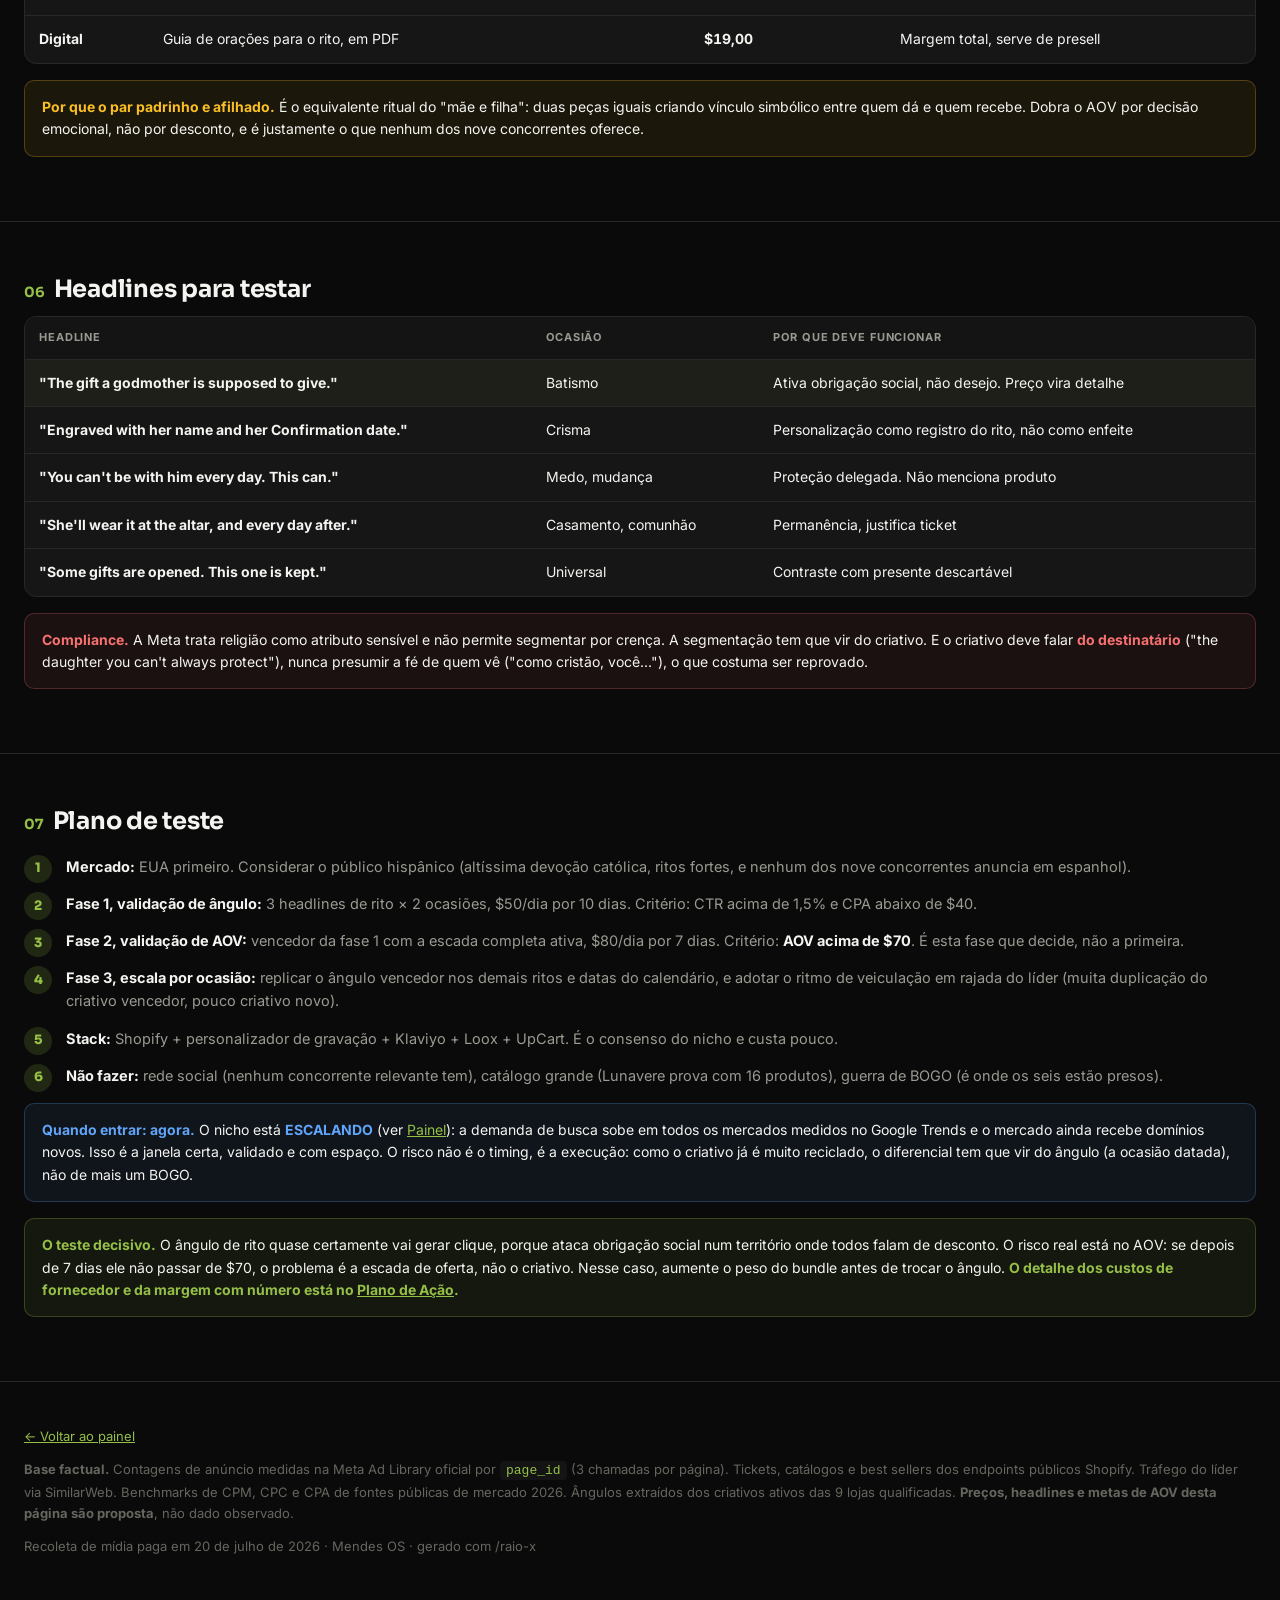
==== commit 722d3712: "raio-x v3: 3 niveis de modelo, defensabilidade por trafego real, ranking de criativos, plano-kit (re" ====
--- a/estrategia.html
+++ b/estrategia.html
@@ -29,8 +29,8 @@
 </div></header>
 
 <section><div class="wrap">
-<h2><span class="n">01</span>Ranking de oportunidades <span style="color:var(--acc)">MODELAR + DROPSHIPPING</span></h2>
-<p class="lead">As 7 lojas dissecadas são <b>todas dropshipping replicável</b>: Shopify, Loox/Judge.me, produto genérico do AliExpress, tráfego pago puro. Nenhuma é marca com estoque próprio ou produto patenteado. O que muda é o <b>nível de operador</b> que cada modelo pede. As de nível médio não foram descartadas: valem para quem já rodou dropshipping antes.</p>
+<h2><span class="n">01</span>Ranking de oportunidades <span style="color:var(--acc)">MODELAR + DROPSHIP DE MARCA</span></h2>
+<p class="lead">As 7 lojas são dropshipping replicável, mas a v3 separa em 3 níveis de modelo: <b>dropship puro</b> (molde copiável), <b>dropship de marca ★</b> (com base própria, defensável) e <b>marca</b> (não replicável). O ranking abaixo é por <b>nível de operador</b>; logo depois, a lente de <b>defensabilidade</b> (dá pra construir ou é churn-and-burn). As de nível médio não foram descartadas: valem para quem já rodou antes.</p>
 <div class="grid g3">
 <div class="card" style="border-color:rgba(149,191,71,.4)">
 <span class="pill p-a">NÍVEL INICIANTE</span>
@@ -61,7 +61,20 @@
 <p style="color:var(--dim2);font-size:12.5px;margin-top:8px">São dropshipping, mas ainda não provaram escala. Servem de lição, não de molde direto.</p>
 </div>
 </div>
-<div class="note info"><b>Molde replicável x marca.</b> As 7 acima são <b>molde</b> (dá pra copiar a operação). Fora do ranking de anúncios existe a <b>Elevated Faith</b>, marca DTC de fé com 301,9 mil visitas/mês: ela é <b>MARCA, não molde</b> (produção e autoridade próprias, forte orgânico). Serve só para <b>observar o ângulo</b>, nunca para copiar a operação. Marca não replicável tem teto OBSERVAR por definição.</div>
+<div class="note info"><b>Molde replicável x marca.</b> As 7 acima são <b>molde</b> (dá pra copiar a operação). Fora do ranking de anúncios existe a <b>Elevated Faith</b>, marca DTC de fé com 301,9 mil visitas/mês e <b>37% de tráfego orgânico</b>: ela é <b>MARCA, não molde</b> (produção e autoridade próprias). Serve só para <b>observar o ângulo</b>, nunca para copiar a operação. Marca não replicável tem teto OBSERVAR por definição.</div>
+
+<h3 style="margin-top:22px">A lente de defensabilidade <span style="color:var(--acc)">dá pra construir, ou é churn-and-burn?</span></h3>
+<p class="lead">O nível diz o esforço de execução. A defensabilidade diz se dá pra sustentar no médio/longo prazo. Medida pelo <b>tráfego real</b> (SimilarWeb), não por achismo: quanto mais orgânico/direto, mais fosso.</p>
+<div class="tblwrap"><table><thead><tr><th>Loja</th><th>Modelo</th><th>Tráfego dominante (real)</th><th>Defensabilidade</th></tr></thead><tbody>
+<tr><td><b><a href="loja-unveiled.html">Unveiled Faith</a></b></td><td><span class="pill p-star">DROPSHIP DE MARCA ★</span></td><td>Organic Search 49% + Direct</td><td><span class="pill p-a">CONSTRUÍVEL</span></td></tr>
+<tr><td><b><a href="loja-jewelri.html">The Jewelri</a></b></td><td><span class="pill p-star">DROPSHIP DE MARCA ★</span></td><td>Direct 61% (ambíguo) + ângulo de causa</td><td><span class="pill p-a">CONSTRUÍVEL</span></td></tr>
+<tr><td><b><a href="loja-sundaystone.html">Sunday &amp; Stone</a></b></td><td><span class="pill p-star">DROPSHIP DE MARCA ★</span></td><td>Direct + Mail, stack premium (Rebuy)</td><td><span class="pill p-a">CONSTRUÍVEL</span></td></tr>
+<tr><td><b><a href="loja-cartworkshop.html">Christian Art Workshop</a></b></td><td><span class="pill p-a">DROPSHIP PURO</span></td><td>Paid Search + Paid Social</td><td><span class="pill p-c">ARBITRAGEM DE VOLUME</span></td></tr>
+<tr><td><b><a href="loja-lunavere.html">Lunavere</a></b></td><td><span class="pill p-a">DROPSHIP PURO</span></td><td>Paid Social 57%</td><td><span class="pill p-c">ARBITRAGEM</span></td></tr>
+<tr><td><b><a href="loja-oriana.html">Oriana Grace</a></b></td><td><span class="pill p-a">DROPSHIP PURO</span></td><td>Mídia paga (BOGO), loja recente</td><td><span class="pill p-c">ARBITRAGEM</span></td></tr>
+<tr><td><b><a href="loja-promised.html">Promised Jewelry</a></b></td><td><span class="pill p-a">DROPSHIP PURO</span></td><td>SimilarWeb sem dados (não medido)</td><td><span class="pill p-i">INDEFINIDO</span></td></tr>
+</tbody></table></div>
+<div class="note good"><b>Leitura pro Nicanor.</b> O alvo que junta "iniciante consegue" com "dá pra construir sólido" é o <b>dropship de marca ★ CONSTRUÍVEL</b>: Unveiled, Jewelri e Sunday &amp; Stone provam, pelo tráfego orgânico/direto real, que o nicho comporta marca de longo prazo — não só arbitragem. A recomendação prática: entrar pelo ângulo rápido de validar (ocasião + causa) e <b>construir marca por cima</b>, mirando o perfil orgânico dessas três.</div>
 </div></section>
 
 <section><div class="wrap">
--- a/estilo.css
+++ b/estilo.css
@@ -72,6 +72,7 @@
 .p-b{background:rgba(251,191,36,.14);color:var(--warn)}
 .p-c{background:rgba(248,113,113,.14);color:var(--bad)}
 .p-i{background:rgba(96,165,250,.14);color:var(--info)}
+.p-star{background:rgba(231,193,74,.18);color:#e7c14a;border:1px solid rgba(231,193,74,.35)}
 .p-n{background:rgba(154,154,146,.12);color:var(--dim)}
 
 .card{background:var(--card);border:1px solid var(--line);border-radius:14px;padding:22px}
